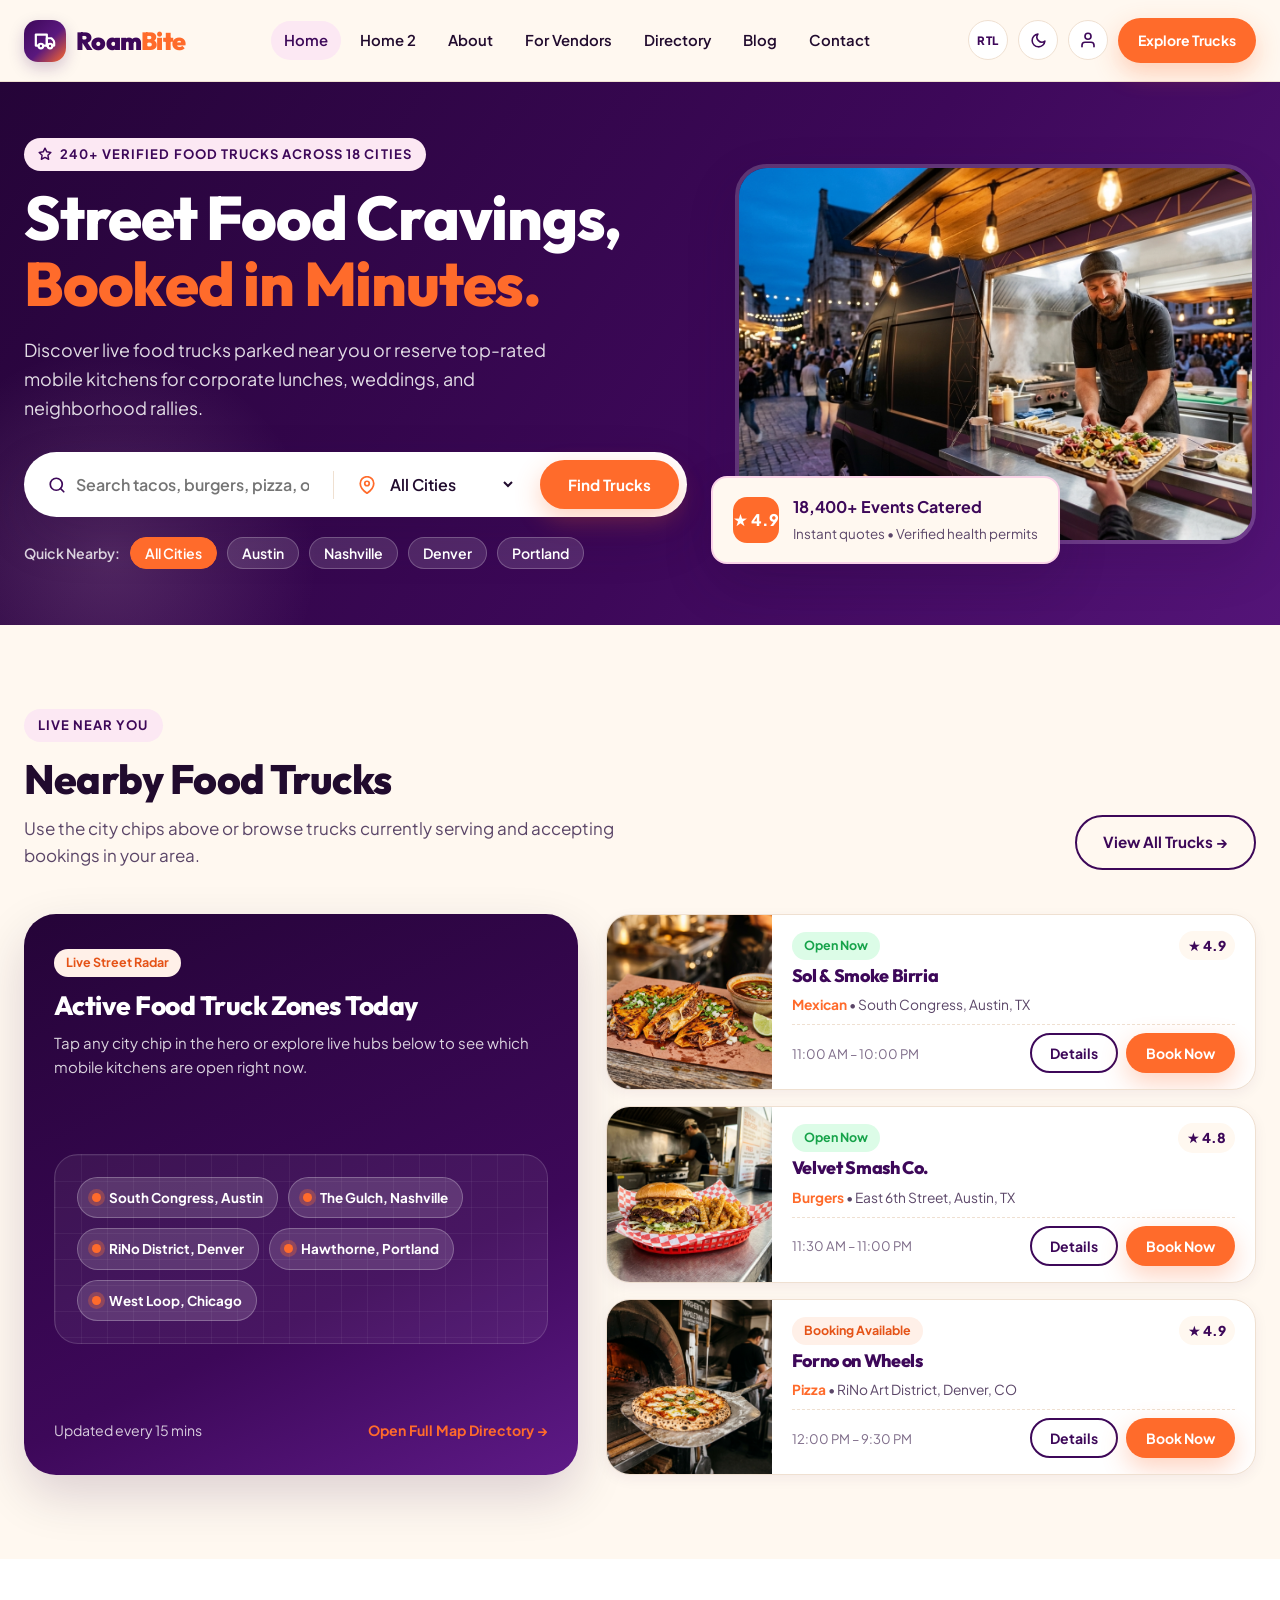
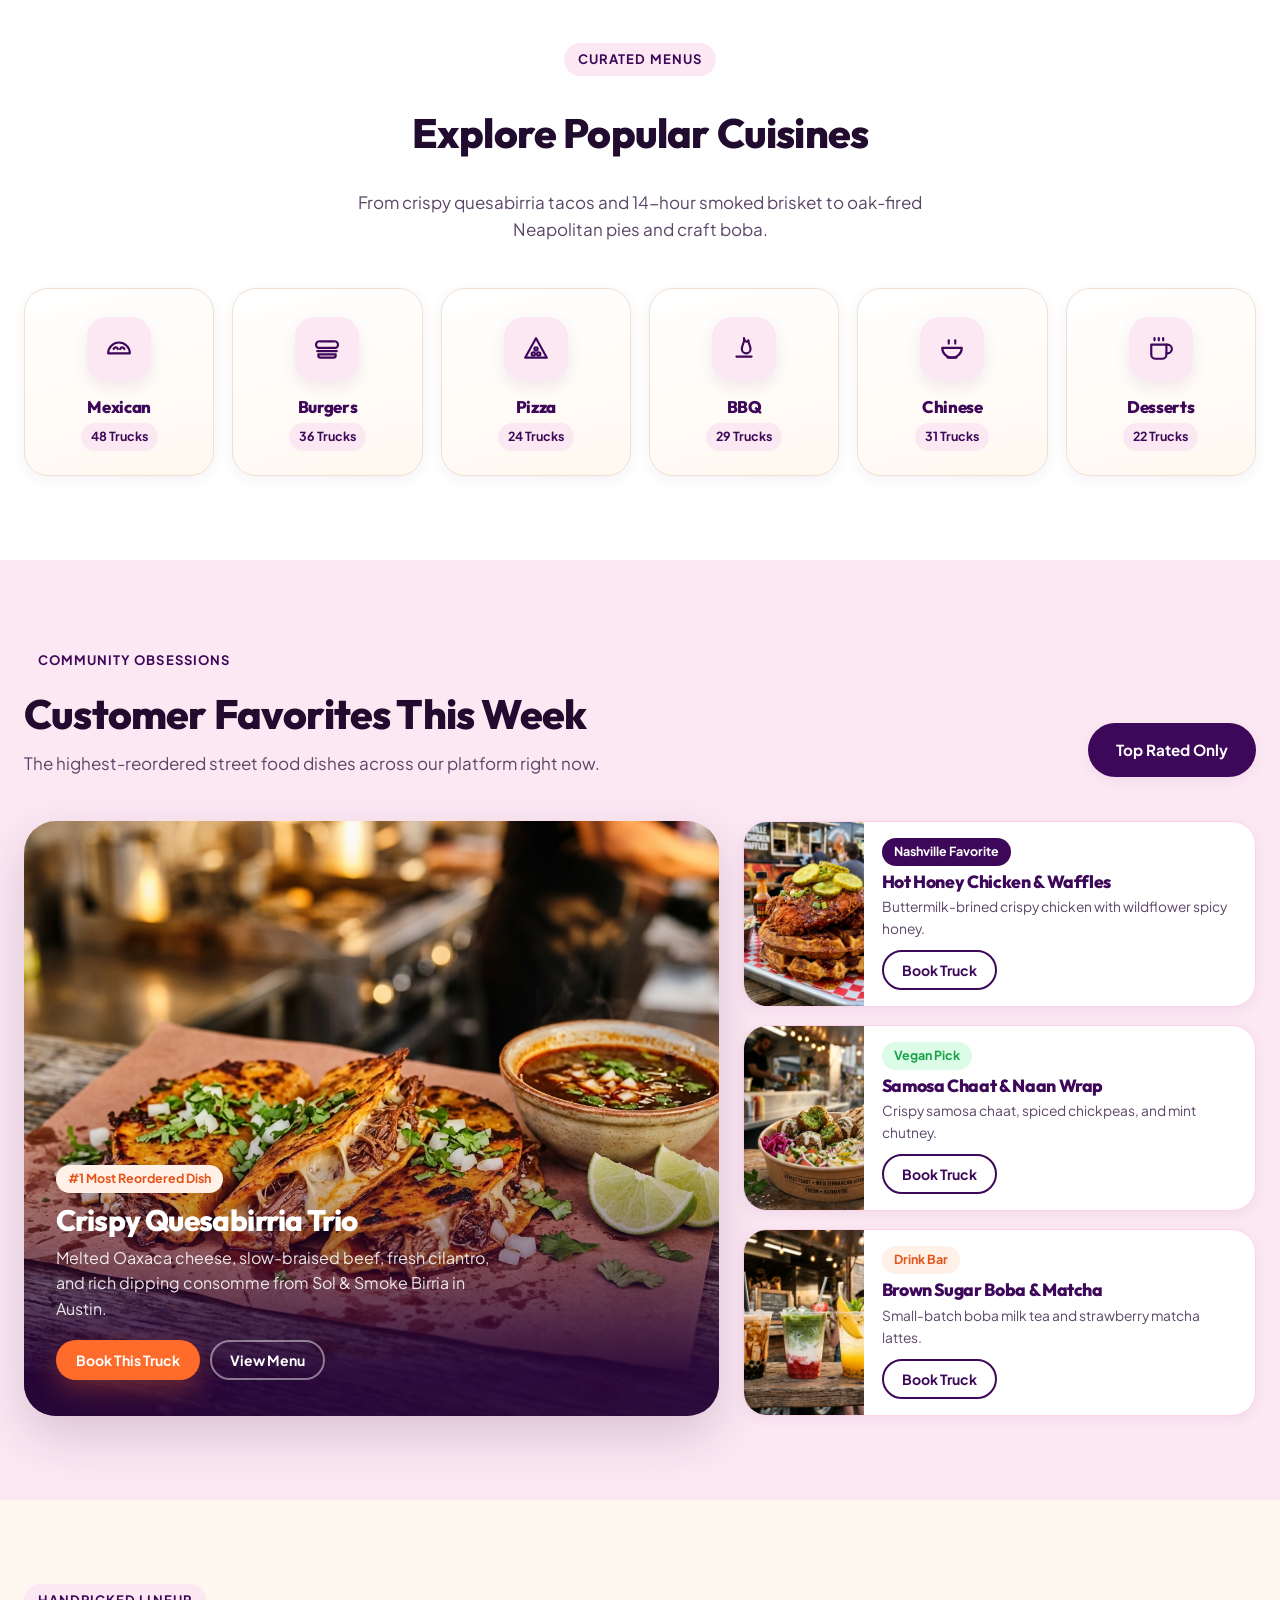
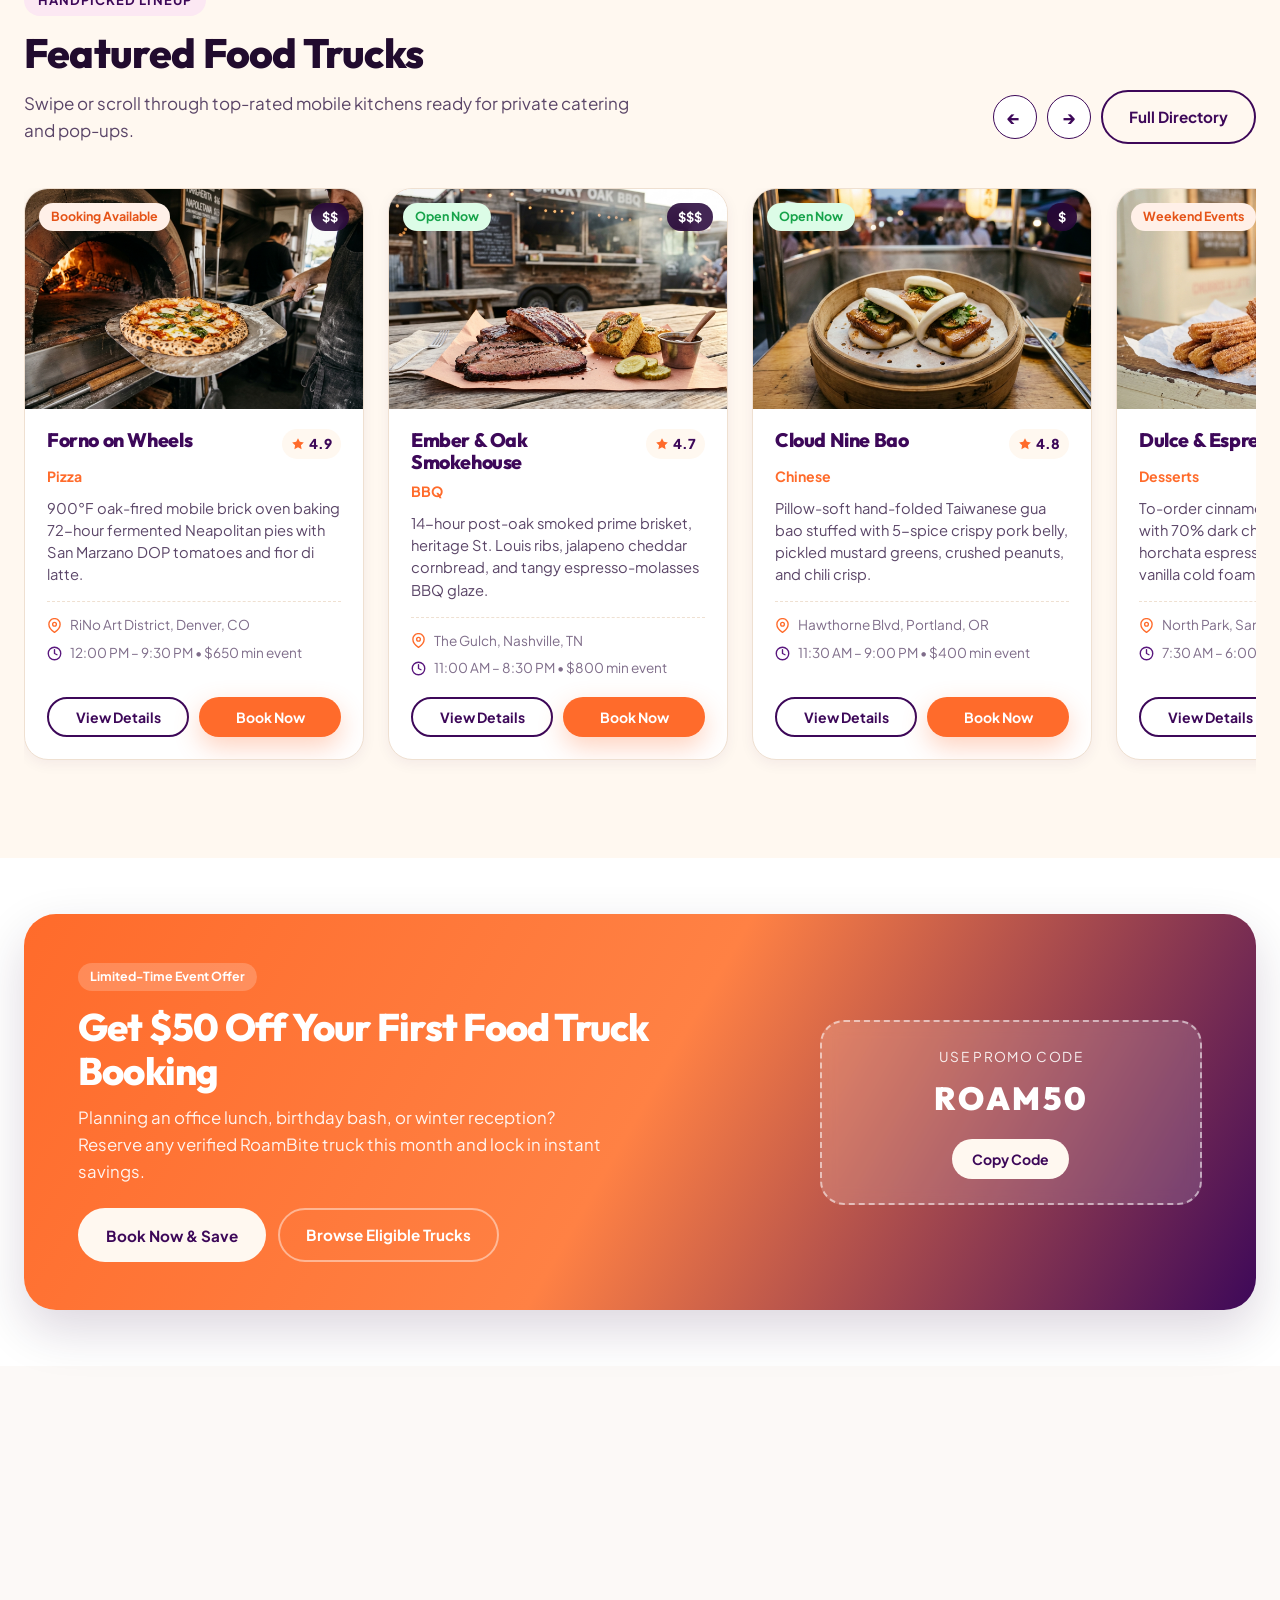
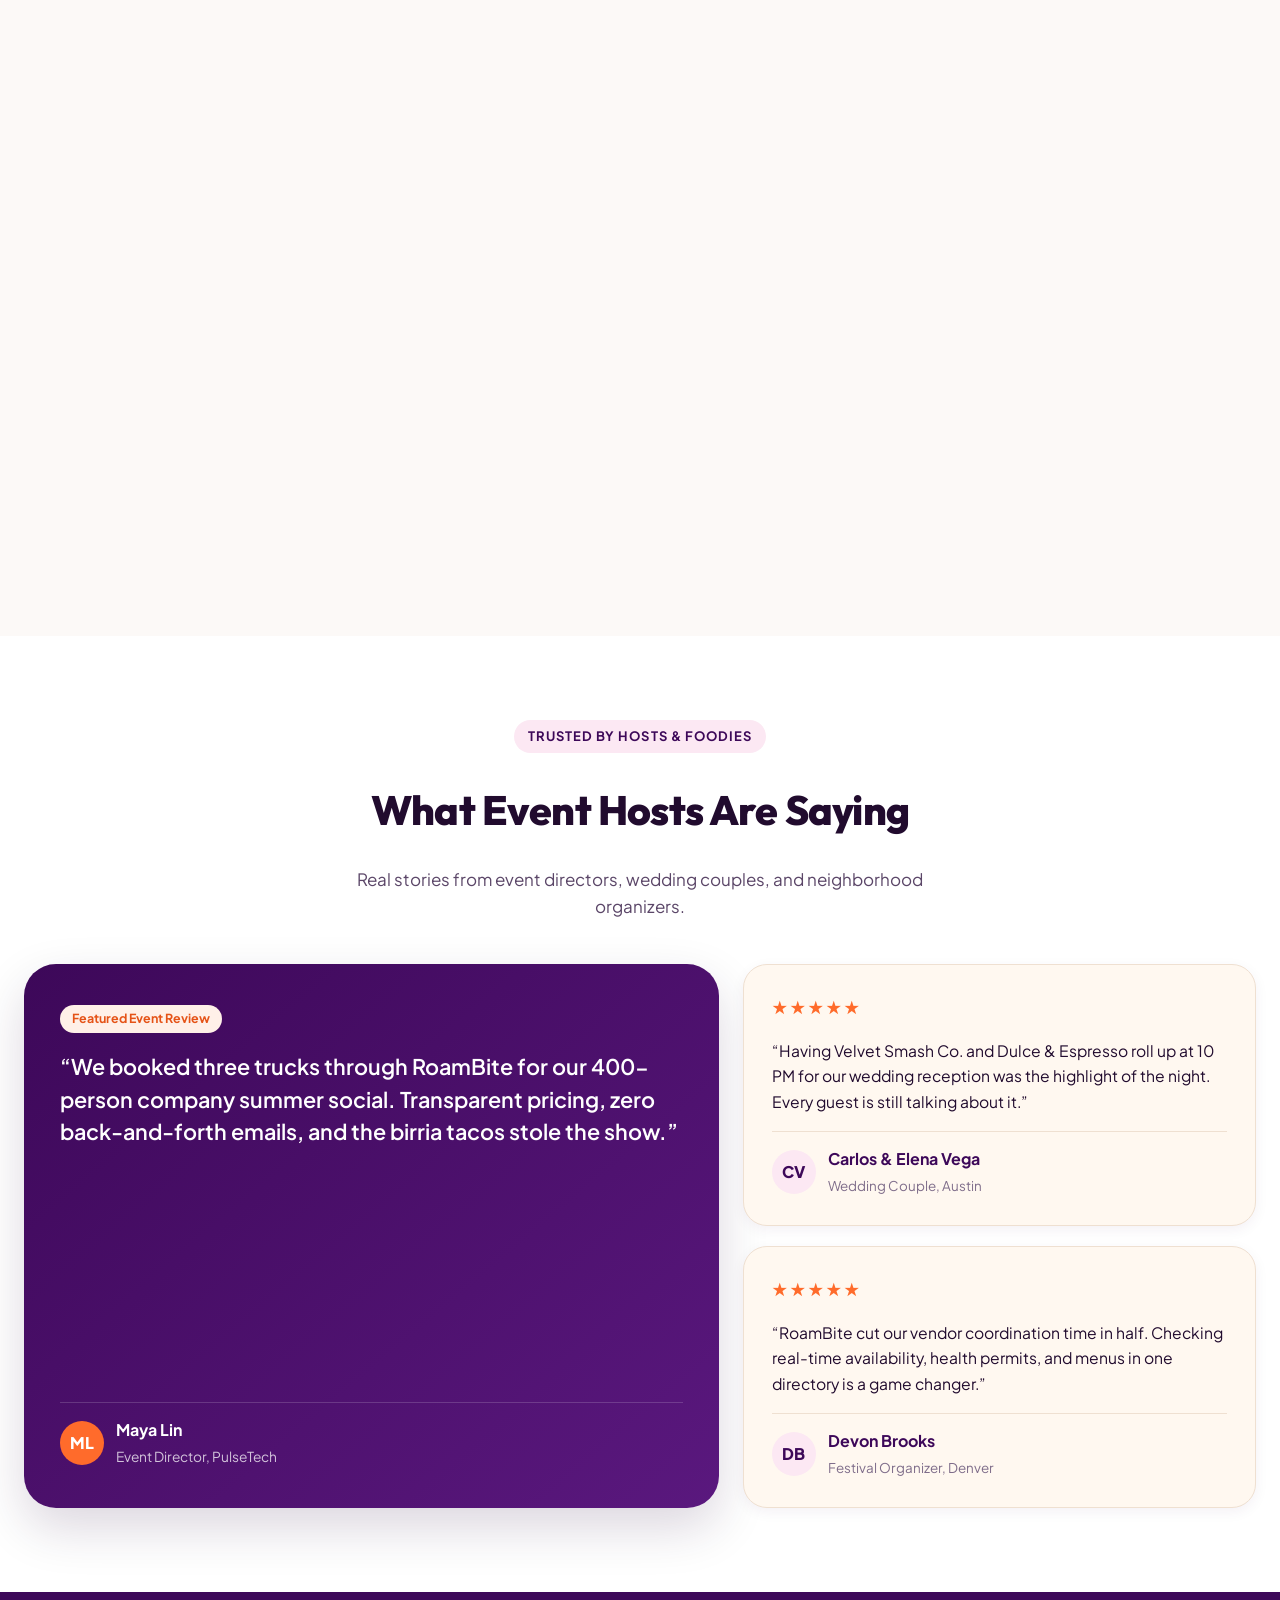
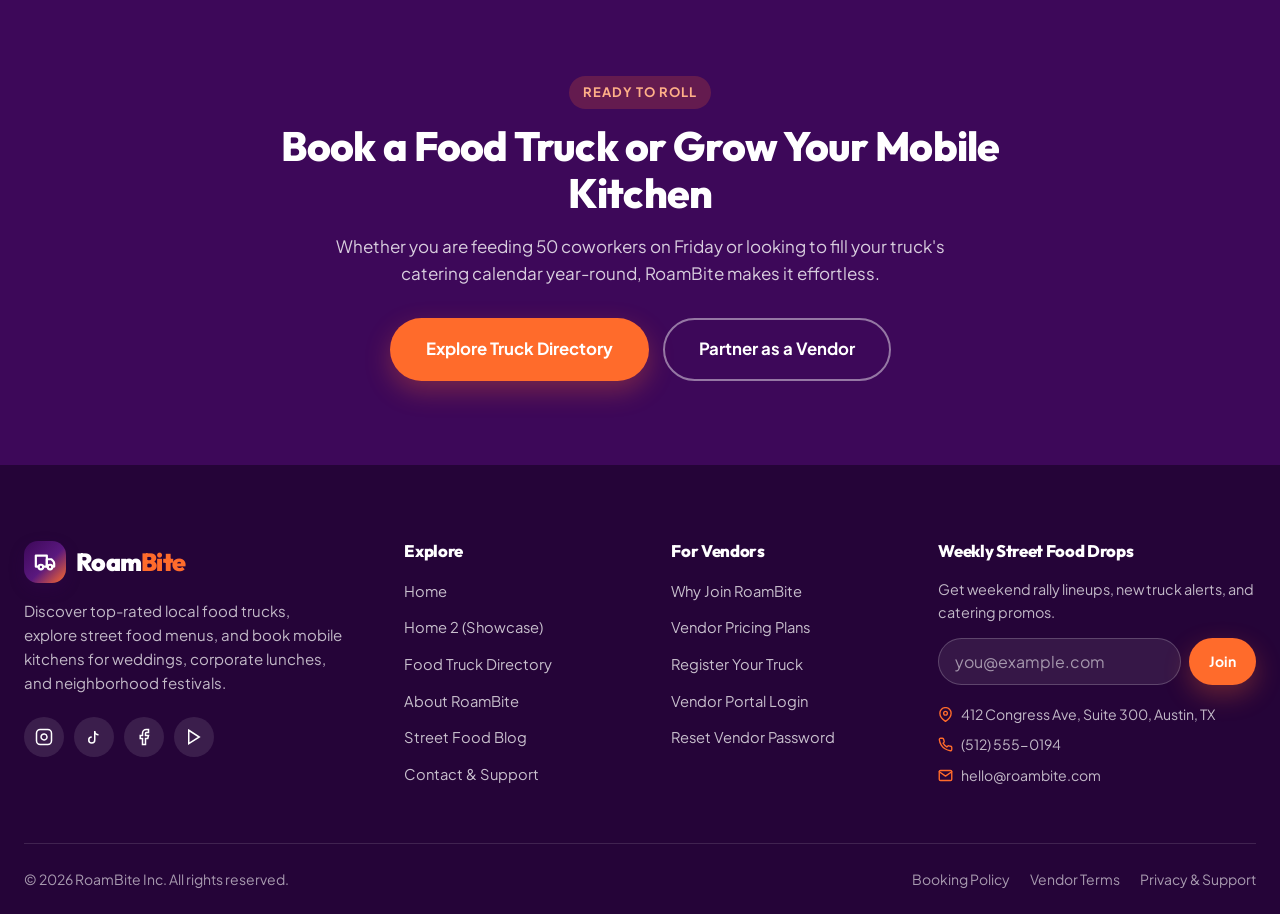
==== index.html @ f2bfe7a2 "first commit" ====
﻿<!DOCTYPE html>
<html lang="en">

<head>
  <meta charset="UTF-8">
  <meta name="viewport" content="width=device-width, initial-scale=1.0">
  <title>RoamBite — Discover & Book Top Local Food Trucks</title>
  <meta name="description"
    content="Find nearby gourmet food trucks, explore street food menus, and book mobile kitchens for weddings, corporate lunches, and festivals.">
  <link rel="preconnect" href="https://fonts.googleapis.com">
  <link rel="preconnect" href="https://fonts.gstatic.com" crossorigin>
  <link
    href="https://fonts.googleapis.com/css2?family=Outfit:wght@600;700;800;900&family=Plus+Jakarta+Sans:wght@400;500;600;700;800&display=swap"
    rel="stylesheet">
  <link rel="stylesheet" href="css/styles.css">
  <link rel="stylesheet" href="css/pages.css">
</head>

<body data-page="home">
  <header id="site-header"></header>

  <main>
    <!-- 1. Hero Banner with Search & Location Discovery -->
    <section class="hero-home">
      <div class="container hero-grid">
        <div>
          <span class="eyebrow">
            <svg width="14" height="14" viewBox="0 0 24 24" fill="none" stroke="currentColor" stroke-width="2.5"
              stroke-linecap="round" stroke-linejoin="round">
              <polygon
                points="12 2 15.09 8.26 22 9.27 17 14.14 18.18 21.02 12 17.77 5.82 21.02 7 14.14 2 9.27 8.91 8.26 12 2" />
            </svg>
            240+ Verified Food Trucks Across 18 Cities
          </span>
          <h1 class="hero-title">Street Food Cravings, <span>Booked in Minutes.</span></h1>
          <p class="hero-desc">Discover live food trucks parked near you or reserve top-rated mobile kitchens for
            corporate lunches, weddings, and neighborhood rallies.</p>

          <form class="hero-search-box" id="heroSearchForm">
            <div class="hero-search-field">
              <svg width="18" height="18" viewBox="0 0 24 24" fill="none" stroke="var(--purple-deep)" stroke-width="2.3"
                stroke-linecap="round" stroke-linejoin="round" style="flex-shrink:0;">
                <circle cx="11" cy="11" r="8" />
                <line x1="21" y1="21" x2="16.65" y2="16.65" />
              </svg>
              <input type="text" id="heroQueryInput" placeholder="Search tacos, burgers, pizza, or truck name...">
            </div>
            <div class="hero-search-divider"></div>
            <div class="hero-search-field" style="max-width:190px;">
              <svg width="18" height="18" viewBox="0 0 24 24" fill="none" stroke="var(--orange-warm)" stroke-width="2.3"
                stroke-linecap="round" stroke-linejoin="round" style="flex-shrink:0;">
                <path d="M21 10c0 7-9 13-9 13s-9-6-9-13a9 9 0 0 1 18 0z" />
                <circle cx="12" cy="10" r="3" />
              </svg>
              <select id="heroCitySelect" aria-label="Select City">
                <option value="">All Cities</option>
                <option value="Austin">Austin, TX</option>
                <option value="Denver">Denver, CO</option>
                <option value="Nashville">Nashville, TN</option>
                <option value="Portland">Portland, OR</option>
                <option value="San Diego">San Diego, CA</option>
                <option value="Boston">Boston, MA</option>
                <option value="Chicago">Chicago, IL</option>
              </select>
            </div>
            <button type="submit" class="btn btn-primary">Find Trucks</button>
          </form>

          <div class="location-chips">
            <span style="opacity:0.8; font-weight:600;">Quick Nearby:</span>
            <button type="button" class="location-chip active" data-city="All">All Cities</button>
            <button type="button" class="location-chip" data-city="Austin">Austin</button>
            <button type="button" class="location-chip" data-city="Nashville">Nashville</button>
            <button type="button" class="location-chip" data-city="Denver">Denver</button>
            <button type="button" class="location-chip" data-city="Portland">Portland</button>
          </div>
        </div>

        <div class="hero-visual">
          <div class="hero-image-frame">
            <img src="assets/images/hero-truck.jpg" alt="Gourmet street taco food truck at twilight">
          </div>
          <div class="hero-floating-card">
            <div class="hero-floating-icon">★ 4.9</div>
            <div>
              <strong style="display:block; font-size:1rem;">18,400+ Events Catered</strong>
              <span style="font-size:0.84rem; color:var(--text-secondary);">Instant quotes • Verified health
                permits</span>
            </div>
          </div>
        </div>
      </div>
    </section>

    <!-- 2. Nearby Food Trucks (Map-Inspired Split Discovery) -->
    <section class="section bg-cream reveal">
      <div class="container">
        <div class="section-header">
          <div>
            <span class="eyebrow">Live Near You</span>
            <h2 class="section-title">Nearby Food Trucks</h2>
            <p class="section-subtitle">Use the city chips above or browse trucks currently serving and accepting
              bookings in your area.</p>
          </div>
          <a href="directory.html" class="btn btn-outline">View All Trucks →</a>
        </div>
        <div class="nearby-map-layout">
          <div class="map-radar-panel">
            <div>
              <span class="badge badge-booking" style="margin-bottom:14px;">Live Street Radar</span>
              <h3 style="font-size:1.65rem; margin-bottom:10px;">Active Food Truck Zones Today</h3>
              <p style="color:rgba(255,255,255,0.82); font-size:0.94rem;">Tap any city chip in the hero or explore live
                hubs below to see which mobile kitchens are open right now.</p>
            </div>
            <div class="map-grid-bg">
              <div class="map-pin-list">
                <a href="directory.html?city=Austin" class="map-pin-pill"><span class="map-pin-dot"></span> South
                  Congress, Austin</a>
                <a href="directory.html?city=Nashville" class="map-pin-pill"><span class="map-pin-dot"></span> The
                  Gulch, Nashville</a>
                <a href="directory.html?city=Denver" class="map-pin-pill"><span class="map-pin-dot"></span> RiNo
                  District, Denver</a>
                <a href="directory.html?city=Portland" class="map-pin-pill"><span class="map-pin-dot"></span> Hawthorne,
                  Portland</a>
                <a href="directory.html?city=Chicago" class="map-pin-pill"><span class="map-pin-dot"></span> West Loop,
                  Chicago</a>
              </div>
            </div>
            <div
              style="display:flex; justify-content:space-between; align-items:center; font-size:0.88rem; color:rgba(255,255,255,0.8);">
              <span>Updated every 15 mins</span>
              <a href="directory.html" style="color:var(--orange-warm); font-weight:700;">Open Full Map Directory →</a>
            </div>
          </div>
          <div class="nearby-row-stack" id="nearbyTrucksGrid"></div>
        </div>
      </div>
    </section>

    <!-- 3. Popular Cuisines -->
    <section class="section bg-white reveal">
      <div class="container">
        <div class="section-header centered">
          <span class="eyebrow">Curated Menus</span>
          <h2 class="section-title">Explore Popular Cuisines</h2>
          <p class="section-subtitle">From crispy quesabirria tacos and 14-hour smoked brisket to oak-fired Neapolitan
            pies and craft boba.</p>
        </div>
        <div class="cuisine-grid" id="popularCuisinesGrid"></div>
      </div>
    </section>

    <!-- 4. Customer Favorites Spotlight (Asymmetric Mosaic) -->
    <section class="section bg-pink reveal">
      <div class="container">
        <div class="section-header">
          <div>
            <span class="eyebrow">Community Obsessions</span>
            <h2 class="section-title">Customer Favorites This Week</h2>
            <p class="section-subtitle">The highest-reordered street food dishes across our platform right now.</p>
          </div>
          <a href="directory.html?rating=4.8" class="btn btn-purple">Top Rated Only</a>
        </div>
        <div class="favorites-mosaic">
          <article class="favorite-hero-tile">
            <img src="assets/images/truck-tacos.jpg" alt="Crispy Quesabirria Tacos" loading="lazy">
            <div class="favorite-hero-scrim">
              <span class="badge badge-booking" style="margin-bottom:10px;">#1 Most Reordered Dish</span>
              <h3 style="font-size:1.85rem; margin-bottom:8px;">Crispy Quesabirria Trio</h3>
              <p style="opacity:0.88; margin-bottom:18px; max-width:440px;">Melted Oaxaca cheese, slow-braised beef,
                fresh cilantro, and rich dipping consomme from Sol & Smoke Birria in Austin.</p>
              <div style="display:flex; gap:10px; flex-wrap:wrap;">
                <button type="button" class="btn btn-primary btn-sm" data-book-truck="sol-birria">Book This
                  Truck</button>
                <button type="button" class="btn btn-outline-light btn-sm" data-view-truck="sol-birria">View
                  Menu</button>
              </div>
            </div>
          </article>

          <div class="favorite-side-stack">
            <article class="favorite-mini-row">
              <img src="assets/images/truck-waffles.jpg" alt="Nashville Hot Chicken and Waffles" loading="lazy">
              <div class="favorite-mini-body">
                <span class="badge badge-purple" style="align-self:flex-start; margin-bottom:6px;">Nashville
                  Favorite</span>
                <h3 style="font-size:1.1rem; color:var(--purple-deep); margin-bottom:4px;">Hot Honey Chicken & Waffles
                </h3>
                <p style="font-size:0.86rem; color:var(--text-secondary); margin-bottom:10px;">Buttermilk-brined crispy
                  chicken with wildflower spicy honey.</p>
                <button type="button" class="btn btn-outline btn-sm" style="align-self:flex-start;"
                  data-book-truck="nashville-crisp">Book Truck</button>
              </div>
            </article>

            <article class="favorite-mini-row">
              <img src="assets/images/truck-falafel.jpg" alt="Samosa Chaat and Indian Street Bowl" loading="lazy">
              <div class="favorite-mini-body">
                <span class="badge badge-open" style="align-self:flex-start; margin-bottom:6px;">Vegan Pick</span>
                <h3 style="font-size:1.1rem; color:var(--purple-deep); margin-bottom:4px;">Samosa Chaat & Naan Wrap</h3>
                <p style="font-size:0.86rem; color:var(--text-secondary); margin-bottom:10px;">Crispy samosa chaat,
                  spiced chickpeas, and mint chutney.</p>
                <button type="button" class="btn btn-outline btn-sm" style="align-self:flex-start;"
                  data-book-truck="olive-grove">Book Truck</button>
              </div>
            </article>

            <article class="favorite-mini-row">
              <img src="assets/images/truck-boba.jpg" alt="Craft Boba and Matcha Drinks" loading="lazy">
              <div class="favorite-mini-body">
                <span class="badge badge-booking" style="align-self:flex-start; margin-bottom:6px;">Drink Bar</span>
                <h3 style="font-size:1.1rem; color:var(--purple-deep); margin-bottom:4px;">Brown Sugar Boba & Matcha
                </h3>
                <p style="font-size:0.86rem; color:var(--text-secondary); margin-bottom:10px;">Small-batch boba milk tea
                  and strawberry matcha lattes.</p>
                <button type="button" class="btn btn-outline btn-sm" style="align-self:flex-start;"
                  data-book-truck="boba-bloom">Book Truck</button>
              </div>
            </article>
          </div>
        </div>
      </div>
    </section>

    <!-- 5. Featured Food Trucks (Horizontal Scrolling Showcase) -->
    <section class="section bg-cream reveal">
      <div class="container">
        <div class="section-header">
          <div>
            <span class="eyebrow">Handpicked Lineup</span>
            <h2 class="section-title">Featured Food Trucks</h2>
            <p class="section-subtitle">Swipe or scroll through top-rated mobile kitchens ready for private catering and
              pop-ups.</p>
          </div>
          <div class="hscroll-header-controls">
            <button type="button" class="hscroll-btn" id="featuredScrollPrev" aria-label="Scroll left">←</button>
            <button type="button" class="hscroll-btn" id="featuredScrollNext" aria-label="Scroll right">→</button>
            <a href="directory.html" class="btn btn-outline">Full Directory</a>
          </div>
        </div>
        <div class="hscroll-track" id="featuredTrucksGrid"></div>
      </div>
    </section>

    <!-- 6. Special Offers & Catering Promo -->
    <section class="section-sm bg-white reveal">
      <div class="container">
        <div class="promo-banner">
          <div>
            <span class="badge badge-cream"
              style="background:rgba(255,255,255,0.2); color:#fff; margin-bottom:14px;">Limited-Time Event Offer</span>
            <h2 style="font-size:clamp(1.8rem, 3vw, 2.5rem); margin-bottom:12px;">Get $50 Off Your First Food Truck
              Booking</h2>
            <p style="opacity:0.92; font-size:1.05rem; max-width:540px; margin-bottom:22px;">Planning an office lunch,
              birthday bash, or winter reception? Reserve any verified RoamBite truck this month and lock in instant
              savings.</p>
            <div style="display:flex; flex-wrap:wrap; gap:12px;">
              <button type="button" class="btn btn-cream" data-book-truck="sol-birria">Book Now & Save</button>
              <a href="directory.html" class="btn btn-outline-light">Browse Eligible Trucks</a>
            </div>
          </div>
          <div class="promo-code-box">
            <div style="font-size:0.85rem; text-transform:uppercase; letter-spacing:0.1em; opacity:0.9;">Use Promo Code
            </div>
            <div class="promo-code-value">ROAM50</div>
            <button type="button" class="btn btn-cream btn-sm" id="copyPromoBtn" style="margin-top:8px;">Copy
              Code</button>
          </div>
        </div>
      </div>
    </section>

    <!-- 7. Upcoming Food Truck Events -->
    <section class="section bg-cream-warm reveal">
      <div class="container">
        <div class="section-header">
          <div>
            <span class="eyebrow">Festivals & Rallies</span>
            <h2 class="section-title">Upcoming Food Truck Events</h2>
            <p class="section-subtitle">Join live street food markets, twilight rallies, and weekend pop-ups curated by
              RoamBite.</p>
          </div>
          <a href="blog.html" class="btn btn-outline">Event Guides →</a>
        </div>
        <div class="grid-3" id="upcomingEventsGrid"></div>
      </div>
    </section>

    <!-- 8. Customer Testimonials -->
    <section class="section bg-white reveal">
      <div class="container">
        <div class="section-header centered">
          <span class="eyebrow">Trusted by Hosts & Foodies</span>
          <h2 class="section-title">What Event Hosts Are Saying</h2>
          <p class="section-subtitle">Real stories from event directors, wedding couples, and neighborhood organizers.
          </p>
        </div>
        <div class="testimonials-editorial" id="homeTestimonialsGrid"></div>
      </div>
    </section>

    <!-- 9. Booking & Vendor Call to Action -->
    <section class="section bg-purple reveal">
      <div class="container" style="text-align:center; max-width:780px;">
        <span class="eyebrow">Ready to Roll</span>
        <h2 class="section-title" style="margin-bottom:16px;">Book a Food Truck or Grow Your Mobile Kitchen</h2>
        <p class="section-subtitle" style="margin:0 auto 30px;">Whether you are feeding 50 coworkers on Friday or
          looking to fill your truck's catering calendar year-round, RoamBite makes it effortless.</p>
        <div style="display:flex; flex-wrap:wrap; justify-content:center; gap:14px;">
          <a href="directory.html" class="btn btn-primary btn-lg">Explore Truck Directory</a>
          <a href="for-vendors.html" class="btn btn-outline-light btn-lg">Partner as a Vendor</a>
        </div>
      </div>
    </section>
  </main>

  <footer id="site-footer"></footer>

  <script src="js/data.js"></script>
  <script src="js/app-state.js"></script>
  <script src="js/components.js"></script>
  <script src="js/main.js"></script>
</body>

</html>
---- css/styles.css ----
/* ==========================================================================
   RoamBite — Food Truck Booking & Directory Platform
   Design System & Global Styles
   Inspired by Deep Purple, Warm Orange, Soft Cream, Off-White & Light Pink
   ========================================================================== */

:root {
  /* Core Palette */
  --purple-deep: #3D0859;
  --purple-dark: #250438;
  --purple-mid: #5A187E;
  --purple-light: #7B2FA3;
  --purple-tint: #F5ECFA;

  --orange-warm: #FF6B2B;
  --orange-bright: #FF5511;
  --orange-hover: #E55317;
  --orange-soft: #FFF0E8;

  --cream-soft: #FFF8F0;
  --cream-warm: #FDF1E4;
  --cream-border: #EFE0D1;

  --off-white: #FCF9F7;
  --white: #FFFFFF;

  --pink-light: #FCE8F3;
  --pink-soft: #FAD3E8;
  --pink-accent: #E85D9E;

  /* Text & Neutrals */
  --text-main: #210B2E;
  --text-secondary: #5B4668;
  --text-muted: #7F6D8A;
  --border-subtle: #EBDCE8;

  /* Semantic */
  --success: #16A34A;
  --success-bg: #DCFCE7;
  --warning: #D97706;
  --warning-bg: #FEF3C7;
  --danger: #DC2626;
  --danger-bg: #FEE2E2;

  /* Typography */
  --font-display: 'Outfit', -apple-system, BlinkMacSystemFont, 'Segoe UI', sans-serif;
  --font-body: 'Plus Jakarta Sans', -apple-system, BlinkMacSystemFont, 'Segoe UI', sans-serif;

  /* Radii & Shadows */
  --radius-sm: 10px;
  --radius-md: 16px;
  --radius-lg: 24px;
  --radius-xl: 32px;
  --radius-pill: 9999px;

  --shadow-sm: 0 4px 14px rgba(61, 8, 89, 0.06);
  --shadow-md: 0 10px 30px rgba(61, 8, 89, 0.10);
  --shadow-lg: 0 20px 50px rgba(37, 4, 56, 0.16);
  --shadow-orange: 0 10px 26px rgba(255, 107, 43, 0.30);

  /* Layout */
  --container-max: 1280px;
  --header-height: 82px;
  --transition: all 0.25s cubic-bezier(0.25, 0.8, 0.25, 1);
}

/* Dark Theme Tokens & Full High-Contrast Overrides */
[data-theme="dark"] {
  --off-white: #12051C;
  --cream-soft: #190926;
  --cream-warm: #210D33;
  --cream-border: #3F1F5C;
  --pink-light: #2B113F;
  --pink-soft: #4D246B;
  --text-main: #F8F3FC;
  --text-secondary: #D7C7E8;
  --text-muted: #B69FD0;
  --border-subtle: #3F1F5C;
  --shadow-sm: 0 4px 16px rgba(0, 0, 0, 0.4);
  --shadow-md: 0 12px 32px rgba(0, 0, 0, 0.5);
  --shadow-lg: 0 20px 50px rgba(0, 0, 0, 0.65);
}

[data-theme="dark"] .bg-white,
[data-theme="dark"] .truck-card,
[data-theme="dark"] .truck-row-card,
[data-theme="dark"] .favorite-mini-row,
[data-theme="dark"] .testimonial-card,
[data-theme="dark"] .event-card,
[data-theme="dark"] .blog-card,
[data-theme="dark"] .blog-featured,
[data-theme="dark"] .step-card,
[data-theme="dark"] .vision-card,
[data-theme="dark"] .feature-metric-card,
[data-theme="dark"] .vendor-bento-card,
[data-theme="dark"] .vendor-ribbon-item,
[data-theme="dark"] .checklist-card,
[data-theme="dark"] .pricing-card,
[data-theme="dark"] .faq-item,
[data-theme="dark"] .directory-filter-bar,
[data-theme="dark"] .city-hub-pill,
[data-theme="dark"] .support-channel-row,
[data-theme="dark"] .metro-stat-tile,
[data-theme="dark"] .rally-alert-card,
[data-theme="dark"] .guarantee-pill-row,
[data-theme="dark"] .team-profile-card,
[data-theme="dark"] .team-card,
[data-theme="dark"] .vertical-track-item,
[data-theme="dark"] .modal-dialog,
[data-theme="dark"] .account-menu,
[data-theme="dark"] .dash-panel,
[data-theme="dark"] .kpi-tile,
[data-theme="dark"] .dash-dropdown-menu,
[data-theme="dark"] .menu-food-card,
[data-theme="dark"] .access-gate-card,
[data-theme="dark"] .auth-shell,
[data-theme="dark"] .cat-pill,
[data-theme="dark"] .tab-pill,
[data-theme="dark"] .hero-search-box,
[data-theme="dark"] .hero-floating-card,
[data-theme="dark"] .page-hero-badge,
[data-theme="dark"] .dash-search-wrap,
[data-theme="dark"] .calendar-cell,
[data-theme="dark"] .timeline-step,
[data-theme="dark"] .kpi-tile.cream,
[data-theme="dark"] .kpi-tile.pink,
[data-theme="dark"] .contact-form-card,
[data-theme="dark"] .map-showcase-card {
  background-color: #1E0C2E !important;
  border-color: #3F1F5C !important;
  color: #F8F3FC;
}

.contact-form-card {
  background: var(--white);
}

@media (max-width: 900px) {
  .map-showcase-card {
    grid-template-columns: 1fr !important;
  }
}

[data-theme="dark"] .vendor-icon-circle {
  background: #3A1A54 !important;
  color: #FFB694 !important;
}

[data-theme="dark"] .btn-cream {
  background: #FFFFFF !important;
  color: #3D0859 !important;
  border-color: #FFFFFF !important;
}

[data-theme="dark"] .btn-cream:hover {
  background: #FCE8F3 !important;
  color: #250438 !important;
}

[data-theme="dark"] .cuisine-card {
  background: linear-gradient(165deg, #241036 0%, #1A0928 100%);
  border-color: #3F1F5C;
}

[data-theme="dark"] .cuisine-emoji {
  background: #36184F;
}

[data-theme="dark"] .cuisine-emoji svg {
  stroke: #FFB694;
}

[data-theme="dark"] .site-header {
  background: rgba(18, 5, 28, 0.94);
}

[data-theme="dark"] .site-header.scrolled {
  background: rgba(25, 9, 38, 0.97);
}

[data-theme="dark"] h1,
[data-theme="dark"] h2,
[data-theme="dark"] h3,
[data-theme="dark"] h4,
[data-theme="dark"] .section-title,
[data-theme="dark"] .truck-name,
[data-theme="dark"] .truck-rating,
[data-theme="dark"] .cuisine-card h3,
[data-theme="dark"] .brand-logo,
[data-theme="dark"] .modal-header h3,
[data-theme="dark"] .faq-question,
[data-theme="dark"] .form-label,
[data-theme="dark"] .nav-link.active,
[data-theme="dark"] .nav-link:hover,
[data-theme="dark"] .account-menu a,
[data-theme="dark"] .author-avatar,
[data-theme="dark"] [style*="color:var(--purple-deep)"] {
  color: #F8F3FC !important;
}

[data-theme="dark"] .hero-title span {
  color: var(--orange-warm) !important;
}

[data-theme="dark"] .eyebrow,
[data-theme="dark"] .badge-pink,
[data-theme="dark"] .cuisine-card span {
  background: #3A1A54 !important;
  color: #FFD7C2 !important;
}

[data-theme="dark"] .nav-link.active {
  background: #3A1A54 !important;
}

[data-theme="dark"] .btn-outline,
[data-theme="dark"] .hscroll-btn,
[data-theme="dark"] .header-icon-btn,
[data-theme="dark"] .account-trigger,
[data-theme="dark"] .mobile-toggle,
[data-theme="dark"] .modal-close {
  background: #241036;
  color: #F8F3FC !important;
  border-color: #6B3D94 !important;
}

[data-theme="dark"] .btn-outline:hover,
[data-theme="dark"] .hscroll-btn:hover {
  background: var(--orange-warm);
  border-color: var(--orange-warm) !important;
  color: #FFFFFF !important;
}

[data-theme="dark"] .form-control,
[data-theme="dark"] .hero-search-field input,
[data-theme="dark"] .hero-search-field select,
[data-theme="dark"] .dash-search-wrap input {
  background: #14061E;
  color: #F8F3FC;
  border-color: #4D246B;
}

[data-theme="dark"] .hero-search-field input,
[data-theme="dark"] .hero-search-field select {
  background: transparent;
}

[data-theme="dark"] .hero-search-field select option,
[data-theme="dark"] .form-control option {
  background: #1E0C2E;
  color: #F8F3FC;
}

[data-theme="dark"] .hero-home2 {
  background: #190926;
}

[data-theme="dark"] .modal-header {
  background: #261038;
}

[data-theme="dark"] .spotlight-card,
[data-theme="dark"] .pricing-card.featured,
[data-theme="dark"] .concierge-showcase-card,
[data-theme="dark"] .vision-card.pink-tint {
  background: linear-gradient(145deg, #27103B 0%, #1C0A2C 100%) !important;
  border-color: #4D246B !important;
  color: #F8F3FC !important;
}

[data-theme="dark"] .dash-table tr:hover td {
  background: #261038;
}

/* Reset & Base */
*, *::before, *::after {
  box-sizing: border-box;
  margin: 0;
  padding: 0;
}

html {
  scroll-behavior: smooth;
  font-size: 16px;
}

body {
  font-family: var(--font-body);
  background-color: var(--off-white);
  color: var(--text-main);
  line-height: 1.6;
  overflow-x: hidden;
  -webkit-font-smoothing: antialiased;
}

img {
  max-width: 100%;
  display: block;
  object-fit: cover;
}

a {
  color: inherit;
  text-decoration: none;
  transition: var(--transition);
}

button, input, select, textarea {
  font-family: inherit;
  font-size: inherit;
}

ul, ol {
  list-style: none;
}

/* Container & Sections */
.container {
  width: 100%;
  max-width: var(--container-max);
  margin: 0 auto;
  padding: 0 24px;
}

.section {
  padding: 84px 0;
  position: relative;
}

.section-sm {
  padding: 56px 0;
}

.bg-cream { background-color: var(--cream-soft); }
.bg-cream-warm { background-color: var(--cream-warm); }
.bg-pink { background-color: var(--pink-light); }
.bg-purple {
  background-color: var(--purple-deep);
  color: var(--white);
}
.bg-purple-dark {
  background-color: var(--purple-dark);
  color: var(--white);
}
.bg-white { background-color: var(--white); }

/* Typography Helpers */
h1, h2, h3, h4, h5 {
  font-family: var(--font-display);
  font-weight: 800;
  line-height: 1.15;
  letter-spacing: -0.02em;
}

.section-header {
  display: flex;
  flex-wrap: wrap;
  align-items: flex-end;
  justify-content: space-between;
  gap: 20px;
  margin-bottom: 44px;
}

.section-header.centered {
  flex-direction: column;
  align-items: center;
  text-align: center;
  max-width: 720px;
  margin-left: auto;
  margin-right: auto;
}

.eyebrow {
  display: inline-flex;
  align-items: center;
  gap: 8px;
  font-size: 0.8125rem;
  font-weight: 700;
  text-transform: uppercase;
  letter-spacing: 0.08em;
  padding: 6px 14px;
  border-radius: var(--radius-pill);
  background: var(--pink-light);
  color: var(--purple-deep);
  margin-bottom: 14px;
}

.bg-purple .eyebrow,
.bg-purple-dark .eyebrow {
  background: rgba(255, 107, 43, 0.2);
  color: #FFB088;
}

.section-title {
  font-size: clamp(1.9rem, 3.2vw, 2.75rem);
  color: inherit;
}

.section-subtitle {
  font-size: 1.0625rem;
  color: var(--text-secondary);
  margin-top: 12px;
  max-width: 620px;
}

.bg-purple .section-subtitle,
.bg-purple-dark .section-subtitle {
  color: rgba(255, 255, 255, 0.8);
}

/* Buttons */
.btn {
  display: inline-flex;
  align-items: center;
  justify-content: center;
  gap: 8px;
  padding: 13px 26px;
  border-radius: var(--radius-pill);
  font-weight: 700;
  font-size: 0.95rem;
  border: 2px solid transparent;
  cursor: pointer;
  transition: var(--transition);
  white-space: nowrap;
}

.btn-sm {
  padding: 9px 18px;
  font-size: 0.875rem;
}

.btn-lg {
  padding: 16px 34px;
  font-size: 1.05rem;
}

.btn-primary {
  background: var(--orange-warm);
  color: var(--white);
  box-shadow: var(--shadow-orange);
}

.btn-primary:hover {
  background: var(--orange-hover);
  transform: translateY(-2px);
}

.btn-purple {
  background: var(--purple-deep);
  color: var(--white);
  box-shadow: var(--shadow-sm);
}

.btn-purple:hover {
  background: var(--purple-mid);
  transform: translateY(-2px);
}

.btn-outline {
  background: transparent;
  color: var(--purple-deep);
  border-color: var(--purple-deep);
}

.btn-outline:hover {
  background: var(--purple-deep);
  color: var(--white);
}

.btn-outline-light {
  background: transparent;
  color: var(--white);
  border-color: rgba(255, 255, 255, 0.45);
}

.btn-outline-light:hover {
  background: var(--white);
  color: var(--purple-deep);
}

.btn-cream {
  background: var(--cream-soft);
  color: var(--purple-deep);
}

.btn-cream:hover {
  background: var(--pink-light);
  transform: translateY(-2px);
}

/* Badges & Pills */
.badge {
  display: inline-flex;
  align-items: center;
  gap: 5px;
  padding: 4px 12px;
  border-radius: var(--radius-pill);
  font-size: 0.78rem;
  font-weight: 700;
}

.badge-open {
  background: var(--success-bg);
  color: var(--success);
}

.badge-booking {
  background: var(--orange-soft);
  color: var(--orange-hover);
}

.badge-pink {
  background: var(--pink-light);
  color: var(--purple-deep);
}

.badge-purple {
  background: var(--purple-deep);
  color: var(--white);
}

/* ==========================================================================
   Header & Navigation
   ========================================================================== */
.site-header {
  position: sticky;
  top: 0;
  z-index: 1000;
  background: rgba(255, 248, 240, 0.94);
  backdrop-filter: blur(14px);
  border-bottom: 1px solid var(--cream-border);
  height: var(--header-height);
  transition: var(--transition);
}

.site-header.scrolled {
  box-shadow: var(--shadow-sm);
  background: rgba(255, 255, 255, 0.97);
}

.header-inner {
  display: flex;
  align-items: center;
  justify-content: space-between;
  height: 100%;
  gap: 20px;
}

.brand-logo {
  display: inline-flex;
  align-items: center;
  gap: 10px;
  font-family: var(--font-display);
  font-weight: 900;
  font-size: 1.55rem;
  color: var(--purple-deep);
  letter-spacing: -0.03em;
  flex-shrink: 0;
}

.brand-icon {
  width: 42px;
  height: 42px;
  border-radius: 14px;
  background: linear-gradient(135deg, var(--purple-deep) 0%, var(--purple-mid) 55%, var(--orange-warm) 100%);
  display: grid;
  place-items: center;
  color: var(--white);
  box-shadow: 0 6px 16px rgba(61, 8, 89, 0.22);
}

.brand-logo span em {
  font-style: normal;
  color: var(--orange-warm);
}

.nav-links {
  display: flex;
  align-items: center;
  gap: 6px;
}

.nav-link {
  padding: 8px 13px;
  border-radius: var(--radius-pill);
  font-weight: 600;
  font-size: 0.93rem;
  color: var(--text-main);
}

.nav-link:hover,
.nav-link.active {
  background: var(--pink-light);
  color: var(--purple-deep);
}

.header-actions {
  display: flex;
  align-items: center;
  gap: 10px;
  flex-shrink: 0;
}

.header-icon-btn {
  width: 40px;
  height: 40px;
  border-radius: 50%;
  background: var(--white);
  border: 1.5px solid var(--cream-border);
  color: var(--purple-deep);
  display: inline-flex;
  align-items: center;
  justify-content: center;
  font-size: 0.72rem;
  font-weight: 800;
  letter-spacing: 0.03em;
  cursor: pointer;
  transition: var(--transition);
}

[data-theme="dark"] .header-icon-btn,
[data-theme="dark"] .account-trigger {
  color: var(--text-main);
}

.header-icon-btn:hover,
.header-icon-btn.active {
  border-color: var(--orange-warm);
  background: var(--pink-light);
  color: var(--purple-deep);
}

[data-theme="dark"] .header-icon-btn:hover,
[data-theme="dark"] .header-icon-btn.active {
  color: var(--orange-warm);
}

/* Account Dropdown (Icon Only) */
.account-dropdown {
  position: relative;
}

.account-trigger {
  width: 40px;
  height: 40px;
  padding: 0;
  border-radius: 50%;
  background: var(--white);
  border: 1.5px solid var(--cream-border);
  color: var(--purple-deep);
  display: inline-flex;
  align-items: center;
  justify-content: center;
  cursor: pointer;
  transition: var(--transition);
}

.account-trigger:hover {
  border-color: var(--purple-deep);
  background: var(--pink-light);
}

[dir="rtl"] .account-menu {
  right: auto;
  left: 0;
}

.account-menu {
  position: absolute;
  top: calc(100% + 10px);
  right: 0;
  min-width: 230px;
  background: var(--white);
  border-radius: var(--radius-md);
  border: 1px solid var(--cream-border);
  box-shadow: var(--shadow-lg);
  padding: 8px;
  opacity: 0;
  visibility: hidden;
  transform: translateY(-8px);
  transition: var(--transition);
  z-index: 1050;
}

.account-dropdown.open .account-menu {
  opacity: 1;
  visibility: visible;
  transform: translateY(0);
}

.account-menu-header {
  padding: 10px 12px 8px;
  font-size: 0.78rem;
  font-weight: 700;
  text-transform: uppercase;
  letter-spacing: 0.06em;
  color: var(--text-muted);
  border-bottom: 1px solid var(--cream-border);
  margin-bottom: 6px;
}

.account-menu a {
  display: flex;
  align-items: center;
  gap: 10px;
  padding: 10px 12px;
  border-radius: var(--radius-sm);
  font-weight: 600;
  font-size: 0.92rem;
  color: var(--text-main);
}

.account-menu a:hover {
  background: var(--cream-soft);
  color: var(--purple-deep);
}

/* Mobile Menu Button */
.mobile-toggle {
  display: none;
  width: 44px;
  height: 44px;
  border-radius: 12px;
  border: 1.5px solid var(--cream-border);
  background: var(--white);
  color: var(--purple-deep);
  align-items: center;
  justify-content: center;
  cursor: pointer;
}

.mobile-drawer {
  display: none;
  position: fixed;
  inset: var(--header-height) 0 0 0;
  background: var(--cream-soft);
  z-index: 999;
  padding: 24px;
  overflow-y: auto;
  flex-direction: column;
  gap: 16px;
}

.mobile-drawer.open {
  display: flex;
}

.mobile-nav-list {
  display: flex;
  flex-direction: column;
  gap: 6px;
}

.mobile-nav-list a {
  display: flex;
  align-items: center;
  justify-content: space-between;
  padding: 14px 16px;
  border-radius: var(--radius-md);
  background: var(--white);
  font-weight: 700;
  color: var(--purple-deep);
  border: 1px solid var(--cream-border);
}

.mobile-nav-list a.active {
  background: var(--purple-deep);
  color: var(--white);
}

/* ==========================================================================
   Reusable Cards & Grids
   ========================================================================== */
.grid-2 {
  display: grid;
  grid-template-columns: repeat(2, 1fr);
  gap: 28px;
}

.grid-3 {
  display: grid;
  grid-template-columns: repeat(3, 1fr);
  gap: 26px;
}

.grid-4 {
  display: grid;
  grid-template-columns: repeat(4, 1fr);
  gap: 22px;
}

/* Food Truck Card */
.truck-card {
  background: var(--white);
  border-radius: var(--radius-lg);
  border: 1px solid var(--cream-border);
  overflow: hidden;
  box-shadow: var(--shadow-sm);
  transition: var(--transition);
  display: flex;
  flex-direction: column;
}

.truck-card:hover {
  transform: translateY(-6px);
  box-shadow: var(--shadow-md);
  border-color: var(--pink-soft);
}

.truck-card-media {
  position: relative;
  height: 220px;
  overflow: hidden;
  background: var(--cream-warm);
}

.truck-card-media img {
  width: 100%;
  height: 100%;
  object-fit: cover;
  transition: transform 0.45s ease;
}

.truck-card:hover .truck-card-media img {
  transform: scale(1.06);
}

.truck-card-badges {
  position: absolute;
  top: 14px;
  left: 14px;
  right: 14px;
  display: flex;
  justify-content: space-between;
  align-items: flex-start;
  gap: 8px;
  pointer-events: none;
}

.truck-price-pill {
  background: rgba(37, 4, 56, 0.86);
  color: var(--white);
  padding: 4px 11px;
  border-radius: var(--radius-pill);
  font-size: 0.8rem;
  font-weight: 700;
  backdrop-filter: blur(6px);
}

.truck-card-body {
  padding: 20px 22px 22px;
  display: flex;
  flex-direction: column;
  flex: 1;
}

.truck-card-top {
  display: flex;
  justify-content: space-between;
  align-items: flex-start;
  gap: 10px;
  margin-bottom: 6px;
}

.truck-name {
  font-size: 1.22rem;
  color: var(--purple-deep);
}

.truck-rating {
  display: inline-flex;
  align-items: center;
  gap: 4px;
  background: var(--cream-soft);
  padding: 4px 9px;
  border-radius: var(--radius-pill);
  font-weight: 800;
  font-size: 0.85rem;
  color: var(--purple-deep);
  flex-shrink: 0;
}

.truck-rating svg {
  color: var(--orange-warm);
}

.truck-cuisine {
  font-size: 0.88rem;
  font-weight: 700;
  color: var(--orange-warm);
  margin-bottom: 10px;
}

.truck-desc {
  font-size: 0.92rem;
  color: var(--text-secondary);
  margin-bottom: 16px;
  line-height: 1.5;
}

.truck-meta {
  display: flex;
  flex-direction: column;
  gap: 6px;
  font-size: 0.85rem;
  color: var(--text-muted);
  margin-bottom: 18px;
  padding-top: 12px;
  border-top: 1px dashed var(--cream-border);
}

.truck-meta-item {
  display: flex;
  align-items: center;
  gap: 8px;
}

.truck-card-actions {
  margin-top: auto;
  display: grid;
  grid-template-columns: 1fr 1fr;
  gap: 10px;
}

/* ==========================================================================
   Footer
   ========================================================================== */
.site-footer {
  background: var(--purple-dark);
  color: rgba(255, 255, 255, 0.85);
  padding-top: 76px;
}

.footer-grid {
  display: grid;
  grid-template-columns: 1.5fr 1fr 1fr 1.4fr;
  gap: 40px;
  padding-bottom: 56px;
  border-bottom: 1px solid rgba(255, 255, 255, 0.12);
}

.footer-brand .brand-logo {
  color: var(--white);
  margin-bottom: 16px;
}

.footer-brand p {
  font-size: 0.94rem;
  color: rgba(255, 255, 255, 0.72);
  margin-bottom: 22px;
  max-width: 320px;
}

.social-links {
  display: flex;
  gap: 10px;
}

.social-link {
  width: 40px;
  height: 40px;
  border-radius: 50%;
  background: rgba(255, 255, 255, 0.1);
  display: grid;
  place-items: center;
  color: var(--white);
}

.social-link:hover {
  background: var(--orange-warm);
  transform: translateY(-2px);
}

.footer-col h4 {
  font-size: 1.05rem;
  color: var(--white);
  margin-bottom: 18px;
}

.footer-links {
  display: flex;
  flex-direction: column;
  gap: 11px;
}

.footer-links a {
  font-size: 0.92rem;
  color: rgba(255, 255, 255, 0.75);
}

.footer-links a:hover {
  color: var(--orange-warm);
  padding-left: 4px;
}

.footer-newsletter-form {
  display: flex;
  gap: 8px;
  margin-top: 14px;
  margin-bottom: 18px;
}

.footer-newsletter-form input {
  flex: 1;
  min-width: 0;
  padding: 12px 16px;
  border-radius: var(--radius-pill);
  border: 1px solid rgba(255, 255, 255, 0.2);
  background: rgba(255, 255, 255, 0.08);
  color: var(--white);
  outline: none;
}

.footer-newsletter-form input::placeholder {
  color: rgba(255, 255, 255, 0.55);
}

.footer-newsletter-form input:focus {
  border-color: var(--orange-warm);
}

.footer-contact-list {
  display: flex;
  flex-direction: column;
  gap: 8px;
  font-size: 0.88rem;
  color: rgba(255, 255, 255, 0.72);
}

.footer-bottom {
  padding: 24px 0;
  display: flex;
  flex-wrap: wrap;
  justify-content: space-between;
  align-items: center;
  gap: 16px;
  font-size: 0.875rem;
  color: rgba(255, 255, 255, 0.6);
}

/* ==========================================================================
   Modals & Toast
   ========================================================================== */
.modal-backdrop {
  position: fixed;
  inset: 0;
  background: rgba(37, 4, 56, 0.68);
  backdrop-filter: blur(6px);
  z-index: 2000;
  display: none;
  align-items: center;
  justify-content: center;
  padding: 20px;
}

.modal-backdrop.open {
  display: flex;
}

.modal-dialog {
  background: var(--white);
  border-radius: var(--radius-xl);
  max-width: 640px;
  width: 100%;
  max-height: 90vh;
  overflow-y: auto;
  box-shadow: var(--shadow-lg);
  position: relative;
  animation: modalPop 0.25s ease;
}

@keyframes modalPop {
  from { opacity: 0; transform: scale(0.95) translateY(10px); }
  to { opacity: 1; transform: scale(1) translateY(0); }
}

.modal-header {
  padding: 24px 28px 18px;
  border-bottom: 1px solid var(--cream-border);
  display: flex;
  align-items: center;
  justify-content: space-between;
  gap: 16px;
  background: var(--cream-soft);
}

.modal-close {
  width: 38px;
  height: 38px;
  border-radius: 50%;
  border: 1px solid var(--cream-border);
  background: var(--white);
  color: var(--purple-deep);
  display: grid;
  place-items: center;
  cursor: pointer;
  font-size: 1.2rem;
  font-weight: 700;
}

.modal-close:hover {
  background: var(--pink-light);
}

.modal-body {
  padding: 26px 28px 30px;
}

.form-grid {
  display: grid;
  grid-template-columns: repeat(2, 1fr);
  gap: 16px;
}

.form-group {
  display: flex;
  flex-direction: column;
  gap: 6px;
}

.form-group.full {
  grid-column: 1 / -1;
}

.form-label {
  font-size: 0.86rem;
  font-weight: 700;
  color: var(--purple-deep);
}

.form-control {
  padding: 12px 15px;
  border-radius: var(--radius-sm);
  border: 1.5px solid var(--cream-border);
  background: var(--off-white);
  color: var(--text-main);
  outline: none;
  transition: var(--transition);
}

.form-control:focus {
  border-color: var(--purple-deep);
  background: var(--white);
  box-shadow: 0 0 0 3px rgba(61, 8, 89, 0.08);
}

/* Toast Notification */
.toast-container {
  position: fixed;
  bottom: 24px;
  right: 24px;
  z-index: 3000;
  display: flex;
  flex-direction: column;
  gap: 10px;
}

.toast {
  background: var(--purple-deep);
  color: var(--white);
  padding: 14px 20px;
  border-radius: var(--radius-md);
  box-shadow: var(--shadow-lg);
  display: flex;
  align-items: center;
  gap: 12px;
  font-weight: 600;
  font-size: 0.92rem;
  border-left: 4px solid var(--orange-warm);
  animation: slideInRight 0.25s ease;
}

@keyframes slideInRight {
  from { opacity: 0; transform: translateX(30px); }
  to { opacity: 1; transform: translateX(0); }
}

/* Reveal Animation */
.reveal {
  opacity: 0;
  transform: translateY(26px);
  transition: opacity 0.65s cubic-bezier(0.22, 1, 0.36, 1), transform 0.65s cubic-bezier(0.22, 1, 0.36, 1);
}

.reveal.visible {
  opacity: 1;
  transform: translateY(0);
}

/* ==========================================================================
   Responsive Breakpoints (1920px, 1024px, 768px, 360px)
   ========================================================================== */
@media (max-width: 1120px) {
  .nav-links {
    display: none;
  }
  .mobile-toggle {
    display: inline-flex;
  }
  .header-actions .btn-primary {
    display: none;
  }
  .grid-4 {
    grid-template-columns: repeat(2, 1fr);
  }
  .footer-grid {
    grid-template-columns: repeat(2, 1fr);
  }
}

@media (max-width: 768px) {
  .section {
    padding: 60px 0;
  }
  .grid-2,
  .grid-3,
  .grid-4,
  .form-grid {
    grid-template-columns: 1fr;
  }
  .footer-grid {
    grid-template-columns: 1fr;
    gap: 32px;
  }
  .header-actions .account-trigger span.label-text {
    display: none;
  }
}

@media (max-width: 480px) {
  .container {
    padding: 0 16px;
  }
  .truck-card-actions {
    grid-template-columns: 1fr;
  }
  .footer-newsletter-form {
    flex-direction: column;
  }
}
---- css/pages.css ----
/* ==========================================================================
   RoamBite — Page-Specific Styles
   ========================================================================== */

/* Shared Page Hero — Unified Height Across All Pages */
.page-hero {
  background: linear-gradient(135deg, var(--purple-dark) 0%, var(--purple-deep) 60%, var(--purple-mid) 100%);
  color: var(--white);
  min-height: 540px;
  padding: 56px 0;
  display: flex;
  align-items: center;
  position: relative;
  overflow: hidden;
}

.page-hero::after {
  content: '';
  position: absolute;
  width: 420px;
  height: 420px;
  border-radius: 50%;
  background: radial-gradient(circle, rgba(255, 107, 43, 0.25) 0%, transparent 70%);
  top: -120px;
  right: -80px;
  pointer-events: none;
}

.page-hero-grid {
  display: grid;
  grid-template-columns: 1.1fr 0.9fr;
  gap: 48px;
  align-items: center;
  position: relative;
  z-index: 2;
}

.page-hero-content {
  position: relative;
  z-index: 2;
  max-width: 640px;
}

.page-hero h1 {
  font-size: clamp(2.2rem, 4.2vw, 3.45rem);
  margin-bottom: 16px;
}

.page-hero p {
  font-size: 1.1rem;
  color: rgba(255, 255, 255, 0.85);
  max-width: 580px;
  margin-bottom: 26px;
}

.page-hero-actions {
  display: flex;
  flex-wrap: wrap;
  gap: 14px;
}

.page-hero-media {
  position: relative;
}

.page-hero-frame {
  border-radius: var(--radius-xl);
  overflow: hidden;
  box-shadow: var(--shadow-lg);
  border: 4px solid rgba(255, 255, 255, 0.18);
  height: 380px;
}

.page-hero-frame img {
  width: 100%;
  height: 100%;
  object-fit: cover;
}

.page-hero-badge {
  position: absolute;
  bottom: -18px;
  left: -18px;
  background: var(--cream-soft);
  color: var(--purple-deep);
  padding: 14px 18px;
  border-radius: var(--radius-md);
  box-shadow: var(--shadow-lg);
  display: flex;
  align-items: center;
  gap: 12px;
  border: 2px solid var(--pink-soft);
}

/* ==========================================================================
   HOME PAGE (index.html)
   ========================================================================== */
.hero-home {
  background: linear-gradient(125deg, var(--purple-dark) 0%, var(--purple-deep) 58%, #541478 100%);
  color: var(--white);
  min-height: 540px;
  padding: 56px 0;
  display: flex;
  align-items: center;
  position: relative;
  overflow: hidden;
}

.hero-home::before {
  content: '';
  position: absolute;
  bottom: -140px;
  left: -100px;
  width: 420px;
  height: 420px;
  border-radius: 50%;
  background: radial-gradient(circle, rgba(250, 211, 232, 0.16) 0%, transparent 70%);
}

.hero-grid {
  display: grid;
  grid-template-columns: 1.12fr 0.88fr;
  gap: 48px;
  align-items: center;
  position: relative;
  z-index: 2;
}

.hero-title {
  font-size: clamp(2.5rem, 4.8vw, 4rem);
  line-height: 1.07;
  margin-bottom: 20px;
}

.hero-title span {
  color: var(--orange-warm);
}

.hero-desc {
  font-size: 1.12rem;
  color: rgba(255, 255, 255, 0.86);
  margin-bottom: 30px;
  max-width: 560px;
}

/* Hero Search Bar */
.hero-search-box {
  background: var(--white);
  padding: 8px;
  border-radius: var(--radius-pill);
  display: flex;
  align-items: center;
  gap: 8px;
  box-shadow: var(--shadow-lg);
  margin-bottom: 20px;
}

.hero-search-field {
  flex: 1;
  display: flex;
  align-items: center;
  gap: 10px;
  padding: 8px 16px;
  color: var(--text-main);
}

.hero-search-field input,
.hero-search-field select {
  border: none;
  outline: none;
  width: 100%;
  background: transparent;
  color: var(--text-main);
  font-weight: 600;
}

.hero-search-divider {
  width: 1px;
  height: 28px;
  background: var(--cream-border);
}

.location-chips {
  display: flex;
  flex-wrap: wrap;
  align-items: center;
  gap: 10px;
  font-size: 0.88rem;
}

.location-chip {
  padding: 6px 14px;
  border-radius: var(--radius-pill);
  background: rgba(255, 255, 255, 0.13);
  border: 1px solid rgba(255, 255, 255, 0.22);
  color: var(--white);
  font-weight: 600;
  cursor: pointer;
  transition: var(--transition);
}

.location-chip:hover,
.location-chip.active {
  background: var(--orange-warm);
  border-color: var(--orange-warm);
}

.hero-visual {
  position: relative;
}

.hero-image-frame {
  border-radius: var(--radius-xl);
  overflow: hidden;
  box-shadow: var(--shadow-lg);
  border: 4px solid rgba(255, 255, 255, 0.18);
  height: 380px;
}

.hero-image-frame img {
  width: 100%;
  height: 100%;
}

.hero-floating-card {
  position: absolute;
  bottom: -20px;
  left: -24px;
  background: var(--cream-soft);
  color: var(--purple-deep);
  padding: 16px 20px;
  border-radius: var(--radius-md);
  box-shadow: var(--shadow-lg);
  display: flex;
  align-items: center;
  gap: 14px;
  border: 2px solid var(--pink-soft);
}

.hero-floating-icon {
  width: 46px;
  height: 46px;
  border-radius: 14px;
  background: var(--orange-warm);
  color: var(--white);
  display: grid;
  place-items: center;
  font-weight: 800;
}

/* ==========================================================================
   Modern Redesigned Section Layouts & Keyframe Animations
   ========================================================================== */
@keyframes floatSlow {
  0%, 100% { transform: translateY(0px); }
  50% { transform: translateY(-6px); }
}

@keyframes shimmerSweep {
  0% { transform: translateX(-120%) skewX(-18deg); }
  100% { transform: translateX(220%) skewX(-18deg); }
}

/* 1. Home: Modern Cuisine Bento Showcase */
.cuisine-grid {
  display: grid;
  grid-template-columns: repeat(6, 1fr);
  gap: 18px;
}

.cuisine-card {
  position: relative;
  overflow: hidden;
  background: linear-gradient(165deg, var(--white) 0%, var(--cream-soft) 100%);
  border: 1.5px solid var(--cream-border);
  border-radius: var(--radius-lg);
  padding: 28px 16px 24px;
  text-align: center;
  cursor: pointer;
  transition: transform 0.35s cubic-bezier(0.22, 1, 0.36, 1), box-shadow 0.35s ease, border-color 0.35s ease;
  box-shadow: var(--shadow-sm);
}

.cuisine-card::before {
  content: '';
  position: absolute;
  inset: 0;
  background: linear-gradient(135deg, var(--purple-deep) 0%, var(--purple-mid) 100%);
  opacity: 0;
  transition: opacity 0.35s ease;
  z-index: 0;
}

.cuisine-card > * {
  position: relative;
  z-index: 1;
}

.cuisine-card:hover {
  transform: translateY(-8px) scale(1.02);
  border-color: var(--purple-deep);
  box-shadow: var(--shadow-lg);
}

.cuisine-card:hover::before {
  opacity: 1;
}

.cuisine-emoji {
  width: 64px;
  height: 64px;
  margin: 0 auto 16px;
  border-radius: 20px;
  background: var(--pink-light);
  display: grid;
  place-items: center;
  transition: transform 0.4s cubic-bezier(0.34, 1.56, 0.64, 1), background 0.3s ease;
  box-shadow: 0 6px 16px rgba(61, 8, 89, 0.08);
}

.cuisine-card:hover .cuisine-emoji {
  transform: rotate(-6deg) scale(1.1);
  background: var(--orange-warm);
}

.cuisine-card:hover .cuisine-emoji svg {
  stroke: var(--white);
}

.cuisine-card h3 {
  font-size: 1.05rem;
  color: var(--purple-deep);
  margin-bottom: 6px;
  transition: color 0.3s ease;
}

.cuisine-card span {
  display: inline-block;
  padding: 4px 10px;
  border-radius: var(--radius-pill);
  background: var(--pink-light);
  font-size: 0.78rem;
  color: var(--purple-deep);
  font-weight: 700;
  transition: background 0.3s ease, color 0.3s ease;
}

.cuisine-card:hover h3 {
  color: var(--white);
}

.cuisine-card:hover span {
  background: rgba(255, 255, 255, 0.18);
  color: var(--white);
}

/* 2. Home 2: Connected Animated Booking Timeline */
.timeline-grid {
  display: grid;
  grid-template-columns: repeat(4, 1fr);
  gap: 24px;
  position: relative;
}

.timeline-grid::before {
  content: '';
  position: absolute;
  top: 34px;
  left: 10%;
  right: 10%;
  height: 3px;
  background: linear-gradient(90deg, var(--purple-deep), var(--orange-warm), var(--pink-accent), var(--purple-deep));
  border-radius: 99px;
  opacity: 0.35;
  z-index: 0;
}

.timeline-step {
  position: relative;
  z-index: 1;
  background: var(--white);
  border: 1.5px solid var(--cream-border);
  border-radius: var(--radius-xl);
  padding: 26px 22px 28px;
  box-shadow: var(--shadow-sm);
  transition: transform 0.35s cubic-bezier(0.22, 1, 0.36, 1), box-shadow 0.35s ease, border-color 0.35s ease;
}

.timeline-step:hover {
  transform: translateY(-8px);
  border-color: var(--orange-warm);
  box-shadow: var(--shadow-md);
}

.timeline-orb {
  width: 56px;
  height: 56px;
  border-radius: 50%;
  background: linear-gradient(135deg, var(--purple-deep), var(--orange-warm));
  color: var(--white);
  display: grid;
  place-items: center;
  font-family: var(--font-display);
  font-weight: 900;
  font-size: 1.15rem;
  margin-bottom: 18px;
  box-shadow: 0 8px 20px rgba(255, 107, 43, 0.28);
  transition: transform 0.35s ease;
}

.timeline-step:hover .timeline-orb {
  transform: scale(1.12) rotate(6deg);
}

/* 3. About: Asymmetric Mission & Vision Bento */
.mission-bento {
  display: grid;
  grid-template-columns: 1.15fr 0.85fr;
  gap: 28px;
  align-items: stretch;
}

.mission-hero-card {
  background: linear-gradient(145deg, var(--purple-dark) 0%, var(--purple-deep) 60%, var(--purple-mid) 100%);
  color: var(--white);
  border-radius: var(--radius-xl);
  padding: 44px 40px;
  position: relative;
  overflow: hidden;
  display: flex;
  flex-direction: column;
  justify-content: space-between;
  box-shadow: var(--shadow-lg);
}

.mission-hero-card::after {
  content: '';
  position: absolute;
  width: 240px;
  height: 240px;
  border-radius: 50%;
  background: radial-gradient(circle, rgba(255, 107, 43, 0.32) 0%, transparent 70%);
  bottom: -60px;
  right: -60px;
  animation: floatSlow 6s ease-in-out infinite;
}

.vision-stack {
  display: flex;
  flex-direction: column;
  gap: 22px;
}

.vision-card {
  background: var(--white);
  border-radius: var(--radius-xl);
  padding: 30px 28px;
  border: 1.5px solid var(--cream-border);
  box-shadow: var(--shadow-sm);
  transition: transform 0.3s ease, box-shadow 0.3s ease;
  flex: 1;
}

.vision-card.pink-tint {
  background: linear-gradient(135deg, var(--pink-light) 0%, #FFF5FA 100%);
  border-color: var(--pink-soft);
}

.vision-card:hover {
  transform: translateY(-4px);
  box-shadow: var(--shadow-md);
}

/* 4. About: Metric-Driven Feature Strips */
.feature-metric-grid {
  display: grid;
  grid-template-columns: repeat(3, 1fr);
  gap: 24px;
}

.feature-metric-card {
  background: var(--cream-soft);
  border-radius: var(--radius-xl);
  padding: 32px 28px;
  border: 1.5px solid var(--cream-border);
  position: relative;
  overflow: hidden;
  transition: transform 0.3s ease, background 0.3s ease, box-shadow 0.3s ease;
}

.feature-metric-card::after {
  content: '';
  position: absolute;
  left: 0;
  bottom: 0;
  height: 4px;
  width: 0%;
  background: linear-gradient(90deg, var(--orange-warm), var(--purple-deep));
  transition: width 0.35s ease;
}

.feature-metric-card:hover {
  transform: translateY(-6px);
  background: var(--white);
  box-shadow: var(--shadow-md);
}

.feature-metric-card:hover::after {
  width: 100%;
}

.metric-pill-num {
  font-family: var(--font-display);
  font-size: 2.2rem;
  font-weight: 900;
  color: var(--orange-warm);
  line-height: 1;
  margin-bottom: 14px;
}

/* 5. For Vendors: Contrast Bento Grid */
.vendor-bento {
  display: grid;
  grid-template-columns: 1.15fr 1fr 1fr;
  gap: 24px;
  align-items: stretch;
}

.vendor-bento-lead {
  background: linear-gradient(150deg, var(--purple-deep) 0%, #58157D 100%);
  color: var(--white);
  border-radius: var(--radius-xl);
  padding: 36px 32px;
  display: flex;
  flex-direction: column;
  justify-content: space-between;
  box-shadow: var(--shadow-lg);
  transition: transform 0.35s ease;
}

.vendor-bento-lead:hover {
  transform: translateY(-6px);
}

.vendor-bento-card {
  background: var(--white);
  border: 1.5px solid var(--cream-border);
  border-radius: var(--radius-xl);
  padding: 32px 26px;
  display: flex;
  flex-direction: column;
  justify-content: space-between;
  box-shadow: var(--shadow-sm);
  transition: transform 0.35s ease, border-color 0.35s ease, box-shadow 0.35s ease;
}

.vendor-bento-card:hover {
  transform: translateY(-6px);
  border-color: var(--orange-warm);
  box-shadow: var(--shadow-md);
}

.vendor-icon-circle {
  width: 54px;
  height: 54px;
  border-radius: 16px;
  background: var(--pink-light);
  color: var(--purple-deep);
  display: grid;
  place-items: center;
  margin-bottom: 18px;
}

/* 6. Blog Editorial Checklist Cards & Directory/Contact Accent Cards */
.checklist-editorial {
  display: grid;
  grid-template-columns: repeat(3, 1fr);
  gap: 24px;
}

.checklist-card {
  background: var(--white);
  border-radius: var(--radius-xl);
  padding: 30px 26px;
  border-top: 5px solid var(--orange-warm);
  box-shadow: var(--shadow-sm);
  transition: transform 0.3s ease, box-shadow 0.3s ease;
}

.checklist-card:nth-child(2) {
  border-top-color: var(--purple-deep);
}

.checklist-card:nth-child(3) {
  border-top-color: var(--pink-accent);
}

.checklist-card:hover {
  transform: translateY(-6px);
  box-shadow: var(--shadow-md);
}

@media (max-width: 1024px) {
  .timeline-grid,
  .mission-bento,
  .feature-metric-grid,
  .vendor-bento,
  .checklist-editorial {
    grid-template-columns: 1fr;
  }
  .timeline-grid::before {
    display: none;
  }
}

/* ==========================================================================
   Distinct Section Architectures (Map Discovery, Mosaic, H-Scroll, Profiles)
   ========================================================================== */

/* Home: Map-Inspired Nearby Truck Split */
.nearby-map-layout {
  display: grid;
  grid-template-columns: 0.92fr 1.08fr;
  gap: 28px;
  align-items: stretch;
}

.map-radar-panel {
  background: linear-gradient(155deg, var(--purple-dark) 0%, var(--purple-deep) 65%, #5E1A87 100%);
  color: var(--white);
  border-radius: var(--radius-xl);
  padding: 34px 30px;
  position: relative;
  overflow: hidden;
  display: flex;
  flex-direction: column;
  justify-content: space-between;
  box-shadow: var(--shadow-lg);
}

.map-grid-bg {
  position: relative;
  background: rgba(255, 255, 255, 0.06);
  border: 1px solid rgba(255, 255, 255, 0.14);
  border-radius: var(--radius-lg);
  padding: 22px;
  margin: 20px 0;
  background-image:
    linear-gradient(rgba(255, 255, 255, 0.05) 1px, transparent 1px),
    linear-gradient(90deg, rgba(255, 255, 255, 0.05) 1px, transparent 1px);
  background-size: 26px 26px;
}

.map-pin-list {
  display: flex;
  flex-wrap: wrap;
  gap: 10px;
}

.map-pin-pill {
  display: inline-flex;
  align-items: center;
  gap: 8px;
  padding: 9px 14px;
  border-radius: var(--radius-pill);
  background: rgba(255, 255, 255, 0.14);
  border: 1px solid rgba(255, 255, 255, 0.25);
  font-size: 0.84rem;
  font-weight: 700;
  color: var(--white);
}

.map-pin-dot {
  width: 9px;
  height: 9px;
  border-radius: 50%;
  background: var(--orange-warm);
  box-shadow: 0 0 0 4px rgba(255, 107, 43, 0.3);
}

.nearby-row-stack {
  display: flex;
  flex-direction: column;
  gap: 16px;
}

.truck-row-card {
  display: grid;
  grid-template-columns: 165px 1fr;
  background: var(--white);
  border-radius: var(--radius-lg);
  border: 1.5px solid var(--cream-border);
  overflow: hidden;
  box-shadow: var(--shadow-sm);
  transition: transform 0.3s ease, box-shadow 0.3s ease, border-color 0.3s ease;
}

.truck-row-card:hover {
  transform: translateX(6px);
  border-color: var(--orange-warm);
  box-shadow: var(--shadow-md);
}

.truck-row-card img {
  width: 100%;
  height: 100%;
  min-height: 148px;
  object-fit: cover;
}

.truck-row-body {
  padding: 16px 20px;
  display: flex;
  flex-direction: column;
  justify-content: space-between;
  gap: 8px;
}

/* Home: Asymmetric Favorites Mosaic */
.favorites-mosaic {
  display: grid;
  grid-template-columns: 1.15fr 0.85fr;
  gap: 24px;
  align-items: stretch;
}

.favorite-hero-tile {
  position: relative;
  border-radius: var(--radius-xl);
  overflow: hidden;
  min-height: 460px;
  box-shadow: var(--shadow-lg);
  display: flex;
  align-items: flex-end;
}

.favorite-hero-tile img {
  position: absolute;
  inset: 0;
  width: 100%;
  height: 100%;
  object-fit: cover;
  transition: transform 0.5s ease;
}

.favorite-hero-tile:hover img {
  transform: scale(1.05);
}

.favorite-hero-scrim {
  position: relative;
  z-index: 2;
  width: 100%;
  padding: 36px 32px;
  background: linear-gradient(to top, rgba(37, 4, 56, 0.94) 15%, rgba(37, 4, 56, 0.25) 75%, transparent);
  color: var(--white);
}

.favorite-side-stack {
  display: flex;
  flex-direction: column;
  gap: 18px;
}

.favorite-mini-row {
  display: grid;
  grid-template-columns: 120px 1fr;
  background: var(--white);
  border-radius: var(--radius-lg);
  overflow: hidden;
  border: 1.5px solid var(--pink-soft);
  box-shadow: var(--shadow-sm);
  flex: 1;
  transition: transform 0.3s ease, box-shadow 0.3s ease;
}

.favorite-mini-row:hover {
  transform: translateY(-4px);
  box-shadow: var(--shadow-md);
}

.favorite-mini-row img {
  width: 100%;
  height: 100%;
  min-height: 136px;
  object-fit: cover;
}

.favorite-mini-body {
  padding: 16px 18px;
  display: flex;
  flex-direction: column;
  justify-content: center;
}

/* Home: Horizontal Scrolling Featured Showcase */
.hscroll-header-controls {
  display: flex;
  align-items: center;
  gap: 10px;
}

.hscroll-btn {
  width: 44px;
  height: 44px;
  border-radius: 50%;
  border: 1.5px solid var(--purple-deep);
  background: var(--white);
  color: var(--purple-deep);
  font-weight: 800;
  font-size: 1.1rem;
  cursor: pointer;
  display: grid;
  place-items: center;
  transition: var(--transition);
}

.hscroll-btn:hover {
  background: var(--purple-deep);
  color: var(--white);
}

.hscroll-track {
  display: flex;
  gap: 24px;
  overflow-x: auto;
  scroll-snap-type: x mandatory;
  padding-bottom: 14px;
  scrollbar-width: thin;
  scrollbar-color: var(--orange-warm) var(--cream-border);
}

.hscroll-track .truck-card {
  flex: 0 0 340px;
  scroll-snap-align: start;
}

/* Home: Staggered Editorial Testimonials */
.testimonials-editorial {
  display: grid;
  grid-template-columns: 1.15fr 0.85fr;
  gap: 24px;
  align-items: stretch;
}

.testimonial-feature-block {
  background: linear-gradient(140deg, var(--purple-deep) 0%, #5A187E 100%);
  color: var(--white);
  border-radius: var(--radius-xl);
  padding: 40px 36px;
  display: flex;
  flex-direction: column;
  justify-content: space-between;
  box-shadow: var(--shadow-lg);
}

.testimonial-side-stack {
  display: flex;
  flex-direction: column;
  gap: 20px;
}

/* Home 2: Overlay Magazine Trending Grid */
.trending-overlay-grid {
  display: grid;
  grid-template-columns: repeat(2, 1fr);
  gap: 24px;
}

.trending-overlay-card {
  position: relative;
  border-radius: var(--radius-xl);
  overflow: hidden;
  min-height: 310px;
  display: flex;
  align-items: flex-end;
  box-shadow: var(--shadow-md);
}

.trending-overlay-card img {
  position: absolute;
  inset: 0;
  width: 100%;
  height: 100%;
  object-fit: cover;
  transition: transform 0.45s ease;
}

.trending-overlay-card:hover img {
  transform: scale(1.06);
}

.trending-overlay-content {
  position: relative;
  z-index: 2;
  width: 100%;
  padding: 28px;
  background: linear-gradient(to top, rgba(37, 4, 56, 0.94) 15%, rgba(37, 4, 56, 0.25) 75%, transparent);
  color: var(--white);
  display: flex;
  justify-content: space-between;
  align-items: flex-end;
  gap: 16px;
}

/* About: Vertical Connected Process + Overlapping Photos */
.process-split {
  display: grid;
  grid-template-columns: 0.95fr 1.05fr;
  gap: 44px;
  align-items: center;
}

.overlap-photo-stack {
  position: relative;
  padding-bottom: 44px;
  padding-right: 36px;
}

.overlap-photo-main {
  border-radius: var(--radius-xl);
  width: 100%;
  height: 360px;
  object-fit: cover;
  box-shadow: var(--shadow-lg);
}

.overlap-photo-accent {
  position: absolute;
  bottom: 0;
  right: 0;
  width: 54%;
  height: 190px;
  object-fit: cover;
  border-radius: var(--radius-lg);
  border: 5px solid var(--cream-warm);
  box-shadow: var(--shadow-lg);
}

.vertical-track {
  display: flex;
  flex-direction: column;
  gap: 22px;
  position: relative;
  padding-left: 26px;
  border-left: 3px dashed var(--orange-warm);
}

.vertical-track-item {
  position: relative;
  background: var(--white);
  padding: 20px 24px;
  border-radius: var(--radius-lg);
  border: 1px solid var(--cream-border);
  box-shadow: var(--shadow-sm);
}

.vertical-track-dot {
  position: absolute;
  left: -38px;
  top: 22px;
  width: 22px;
  height: 22px;
  border-radius: 50%;
  background: var(--purple-deep);
  border: 4px solid var(--cream-warm);
}

/* About: Unique Team Profiles */
.team-editorial-grid {
  display: grid;
  grid-template-columns: repeat(4, 1fr);
  gap: 22px;
}

.team-profile-card {
  border-radius: var(--radius-xl);
  padding: 28px 24px;
  border: 1.5px solid var(--cream-border);
  background: var(--cream-soft);
  display: flex;
  flex-direction: column;
  justify-content: space-between;
  transition: transform 0.3s ease, box-shadow 0.3s ease;
}

.team-profile-card:nth-child(even) {
  background: var(--pink-light);
  border-color: var(--pink-soft);
  transform: translateY(14px);
}

.team-profile-card:hover {
  transform: translateY(-6px);
  box-shadow: var(--shadow-md);
}

/* For Vendors: Ribbon Steps */
.vendor-ribbon-list {
  display: flex;
  flex-direction: column;
  gap: 16px;
  max-width: 960px;
  margin: 0 auto;
}

.vendor-ribbon-item {
  display: grid;
  grid-template-columns: 84px 1fr auto;
  align-items: center;
  gap: 22px;
  background: var(--white);
  padding: 22px 28px;
  border-radius: var(--radius-pill);
  border: 1.5px solid var(--cream-border);
  box-shadow: var(--shadow-sm);
  transition: transform 0.3s ease, border-color 0.3s ease;
}

.vendor-ribbon-item:hover {
  transform: translateX(8px);
  border-color: var(--orange-warm);
}

/* Directory: City Hub Pills */
.city-hub-grid {
  display: grid;
  grid-template-columns: repeat(4, 1fr);
  gap: 18px;
}

.city-hub-pill {
  display: flex;
  align-items: center;
  justify-content: space-between;
  gap: 14px;
  padding: 20px 22px;
  border-radius: var(--radius-lg);
  background: var(--cream-soft);
  border: 1.5px solid var(--cream-border);
  transition: var(--transition);
}

.city-hub-pill:hover {
  background: var(--purple-deep);
  color: var(--white);
  transform: translateY(-4px);
}

.city-hub-pill:hover p {
  color: rgba(255, 255, 255, 0.78) !important;
}

/* Contact: Support Concierge Split & Metro Stats */
.support-split-layout {
  display: grid;
  grid-template-columns: 0.85fr 1.15fr;
  gap: 28px;
  align-items: stretch;
}

.support-sla-card {
  background: linear-gradient(150deg, var(--purple-deep) 0%, #58157D 100%);
  color: var(--white);
  border-radius: var(--radius-xl);
  padding: 36px 32px;
  display: flex;
  flex-direction: column;
  justify-content: space-between;
  box-shadow: var(--shadow-lg);
}

.support-channel-stack {
  display: flex;
  flex-direction: column;
  gap: 16px;
}

.support-channel-row {
  display: flex;
  align-items: center;
  gap: 20px;
  background: var(--cream-soft);
  padding: 22px 26px;
  border-radius: var(--radius-lg);
  border-left: 5px solid var(--orange-warm);
  box-shadow: var(--shadow-sm);
  transition: transform 0.3s ease, background 0.3s ease;
}

.support-channel-row:nth-child(2) {
  border-left-color: var(--purple-deep);
}

.support-channel-row:nth-child(3) {
  border-left-color: var(--pink-accent);
}

.support-channel-row:hover {
  transform: translateX(8px);
  background: var(--white);
}

.metro-stats-strip {
  display: grid;
  grid-template-columns: repeat(4, 1fr);
  gap: 20px;
}

.metro-stat-tile {
  border-radius: var(--radius-xl);
  padding: 28px 24px;
  background: var(--white);
  border: 1.5px solid var(--cream-border);
  box-shadow: var(--shadow-sm);
  transition: transform 0.3s ease, box-shadow 0.3s ease;
}

.metro-stat-tile:nth-child(1) {
  background: var(--purple-deep);
  color: var(--white);
  border-color: var(--purple-deep);
}

.metro-stat-tile:nth-child(3) {
  background: var(--pink-light);
  border-color: var(--pink-soft);
}

.metro-stat-tile:hover {
  transform: translateY(-6px);
  box-shadow: var(--shadow-md);
}

.metro-big-num {
  font-family: var(--font-display);
  font-size: 2.5rem;
  font-weight: 900;
  color: var(--orange-warm);
  line-height: 1;
  margin-bottom: 10px;
}

/* Blog: Combined Chef Voices & Rally Alerts Split */
.blog-editorial-split {
  display: grid;
  grid-template-columns: 1.1fr 0.9fr;
  gap: 28px;
  align-items: stretch;
}

.chef-voice-card {
  background: linear-gradient(135deg, var(--purple-dark) 0%, var(--purple-deep) 70%);
  color: var(--white);
  border-radius: var(--radius-xl);
  padding: 38px 34px;
  display: flex;
  flex-direction: column;
  justify-content: space-between;
  box-shadow: var(--shadow-lg);
}

.rally-alert-card {
  background: var(--cream-soft);
  border: 2px solid var(--pink-soft);
  border-radius: var(--radius-xl);
  padding: 38px 34px;
  display: flex;
  flex-direction: column;
  justify-content: center;
}

/* Directory: Booking Includes & Multi-Truck Concierge Showcase */
.booking-includes-split {
  display: grid;
  grid-template-columns: 0.9fr 1.1fr;
  gap: 32px;
  align-items: center;
}

.guarantee-panel {
  background: var(--purple-deep);
  color: var(--white);
  border-radius: var(--radius-xl);
  padding: 38px 32px;
  box-shadow: var(--shadow-lg);
}

.guarantee-pills-stack {
  display: flex;
  flex-direction: column;
  gap: 16px;
}

.guarantee-pill-row {
  display: flex;
  align-items: flex-start;
  gap: 16px;
  background: var(--white);
  padding: 20px 24px;
  border-radius: var(--radius-lg);
  box-shadow: var(--shadow-sm);
  transition: transform 0.3s ease;
}

.guarantee-pill-row:hover {
  transform: translateX(6px);
}

.guarantee-check {
  width: 40px;
  height: 40px;
  border-radius: 12px;
  background: var(--orange-warm);
  color: var(--white);
  display: grid;
  place-items: center;
  flex-shrink: 0;
}

.concierge-showcase-card {
  background: linear-gradient(125deg, var(--cream-soft) 0%, var(--pink-light) 100%);
  border: 1.5px solid var(--pink-soft);
  border-radius: var(--radius-xl);
  padding: 40px;
  display: grid;
  grid-template-columns: 1.05fr 0.95fr;
  gap: 36px;
  align-items: center;
  box-shadow: var(--shadow-md);
}

@media (max-width: 1024px) {
  .nearby-map-layout,
  .favorites-mosaic,
  .testimonials-editorial,
  .trending-overlay-grid,
  .process-split,
  .team-editorial-grid,
  .city-hub-grid,
  .support-split-layout,
  .metro-stats-strip,
  .blog-editorial-split,
  .booking-includes-split,
  .concierge-showcase-card {
    grid-template-columns: 1fr;
  }
  .team-profile-card:nth-child(even) {
    transform: none;
  }
  .vendor-ribbon-item {
    grid-template-columns: 1fr;
    border-radius: var(--radius-lg);
    text-align: left;
  }
}

@media (max-width: 640px) {
  .truck-row-card,
  .favorite-mini-row {
    grid-template-columns: 1fr;
  }
  .hscroll-track .truck-card {
    flex: 0 0 285px;
  }
}

/* Special Offer Banner */
.promo-banner {
  background: linear-gradient(120deg, var(--orange-warm) 0%, #FF8144 50%, var(--purple-deep) 100%);
  border-radius: var(--radius-xl);
  padding: 48px 54px;
  color: var(--white);
  display: grid;
  grid-template-columns: 1.3fr 0.7fr;
  gap: 32px;
  align-items: center;
  box-shadow: var(--shadow-lg);
}

.promo-code-box {
  background: rgba(255, 255, 255, 0.16);
  backdrop-filter: blur(8px);
  border: 2px dashed rgba(255, 255, 255, 0.55);
  border-radius: var(--radius-lg);
  padding: 24px;
  text-align: center;
}

.promo-code-value {
  font-family: var(--font-display);
  font-size: 2rem;
  font-weight: 900;
  letter-spacing: 0.08em;
  margin: 6px 0;
}

/* Event Cards */
.event-card {
  background: var(--white);
  border-radius: var(--radius-lg);
  overflow: hidden;
  border: 1px solid var(--cream-border);
  box-shadow: var(--shadow-sm);
  display: flex;
  flex-direction: column;
  transition: var(--transition);
}

.event-card:hover {
  transform: translateY(-4px);
  box-shadow: var(--shadow-md);
}

.event-card-img {
  height: 190px;
  position: relative;
}

.event-card-img img {
  width: 100%;
  height: 100%;
}

.event-date-badge {
  position: absolute;
  top: 14px;
  left: 14px;
  background: var(--purple-deep);
  color: var(--white);
  padding: 8px 14px;
  border-radius: var(--radius-sm);
  text-align: center;
  font-weight: 800;
  line-height: 1.1;
}

.event-card-body {
  padding: 22px;
  flex: 1;
  display: flex;
  flex-direction: column;
}

/* Testimonials */
.testimonial-card {
  background: var(--white);
  border-radius: var(--radius-lg);
  padding: 28px;
  border: 1px solid var(--cream-border);
  box-shadow: var(--shadow-sm);
  display: flex;
  flex-direction: column;
  gap: 16px;
}

.testimonial-stars {
  color: var(--orange-warm);
  font-size: 1.1rem;
  letter-spacing: 2px;
}

.testimonial-quote {
  font-size: 0.98rem;
  color: var(--text-main);
  line-height: 1.65;
  flex: 1;
}

.testimonial-author {
  display: flex;
  align-items: center;
  gap: 12px;
  padding-top: 14px;
  border-top: 1px solid var(--cream-border);
}

.author-avatar {
  width: 44px;
  height: 44px;
  border-radius: 50%;
  background: var(--pink-light);
  color: var(--purple-deep);
  font-weight: 800;
  display: grid;
  place-items: center;
}

/* ==========================================================================
   HOME 2 PAGE (home2.html) — Distinct Editorial & Showcase Layout
   ========================================================================== */
.hero-home2 {
  background: var(--cream-soft);
  min-height: 540px;
  padding: 56px 0;
  display: flex;
  align-items: center;
  border-bottom: 1px solid var(--cream-border);
}

.hero2-wrap {
  display: grid;
  grid-template-columns: 1fr 1fr;
  gap: 48px;
  align-items: center;
}

.hero2-collage {
  display: grid;
  grid-template-columns: 1fr 1fr;
  gap: 16px;
}

.hero2-collage img {
  border-radius: var(--radius-lg);
  height: 182px;
  width: 100%;
  box-shadow: var(--shadow-md);
}

.hero2-collage img.tall {
  grid-row: span 2;
  height: 100%;
  min-height: 380px;
}

.discovery-tabs {
  display: flex;
  flex-wrap: wrap;
  gap: 10px;
  margin-bottom: 28px;
}

.tab-pill {
  padding: 10px 20px;
  border-radius: var(--radius-pill);
  border: 1.5px solid var(--cream-border);
  background: var(--white);
  font-weight: 700;
  color: var(--purple-deep);
  cursor: pointer;
  transition: var(--transition);
}

.tab-pill.active,
.tab-pill:hover {
  background: var(--purple-deep);
  color: var(--white);
  border-color: var(--purple-deep);
}

.collection-card {
  position: relative;
  border-radius: var(--radius-lg);
  overflow: hidden;
  height: 290px;
  box-shadow: var(--shadow-md);
  cursor: pointer;
}

.collection-card img {
  width: 100%;
  height: 100%;
  transition: transform 0.45s ease;
}

.collection-card:hover img {
  transform: scale(1.07);
}

.collection-overlay {
  position: absolute;
  inset: 0;
  background: linear-gradient(to top, rgba(37, 4, 56, 0.9) 10%, rgba(37, 4, 56, 0.1) 70%);
  padding: 24px;
  display: flex;
  flex-direction: column;
  justify-content: flex-end;
  color: var(--white);
}

.spotlight-card {
  background: var(--white);
  border-radius: var(--radius-xl);
  overflow: hidden;
  display: grid;
  grid-template-columns: 1fr 1.1fr;
  box-shadow: var(--shadow-lg);
  border: 1px solid var(--cream-border);
}

.spotlight-card img {
  width: 100%;
  height: 100%;
  min-height: 360px;
}

.spotlight-content {
  padding: 44px;
  display: flex;
  flex-direction: column;
  justify-content: center;
}

/* ==========================================================================
   DIRECTORY PAGE (directory.html)
   ========================================================================== */
.directory-filter-bar {
  background: var(--white);
  border: 1px solid var(--cream-border);
  border-radius: var(--radius-lg);
  padding: 24px;
  box-shadow: var(--shadow-sm);
  margin-bottom: 28px;
}

.filter-controls-grid {
  display: grid;
  grid-template-columns: 1.6fr 1fr 1fr 1fr 1fr;
  gap: 14px;
  margin-bottom: 18px;
}

.category-pills-row {
  display: flex;
  flex-wrap: wrap;
  gap: 8px;
  padding-top: 14px;
  border-top: 1px solid var(--cream-border);
}

.cat-pill {
  padding: 7px 16px;
  border-radius: var(--radius-pill);
  background: var(--cream-soft);
  border: 1px solid var(--cream-border);
  font-size: 0.86rem;
  font-weight: 700;
  color: var(--purple-deep);
  cursor: pointer;
  transition: var(--transition);
}

.cat-pill.active,
.cat-pill:hover {
  background: var(--orange-warm);
  color: var(--white);
  border-color: var(--orange-warm);
}

.results-toolbar {
  display: flex;
  flex-wrap: wrap;
  justify-content: space-between;
  align-items: center;
  gap: 14px;
  margin-bottom: 24px;
}

/* ==========================================================================
   ABOUT, BLOG, CONTACT, FOR VENDORS
   ========================================================================== */
.stat-card {
  background: rgba(255, 255, 255, 0.08);
  border: 1px solid rgba(255, 255, 255, 0.16);
  border-radius: var(--radius-lg);
  padding: 28px 22px;
  text-align: center;
}

.stat-number {
  font-family: var(--font-display);
  font-size: 2.6rem;
  font-weight: 900;
  color: var(--orange-warm);
  margin-bottom: 6px;
}

.step-card {
  background: var(--white);
  border: 1px solid var(--cream-border);
  border-radius: var(--radius-lg);
  padding: 28px;
  position: relative;
  box-shadow: var(--shadow-sm);
}

.step-num {
  width: 44px;
  height: 44px;
  border-radius: 14px;
  background: var(--purple-deep);
  color: var(--white);
  display: grid;
  place-items: center;
  font-family: var(--font-display);
  font-weight: 900;
  font-size: 1.2rem;
  margin-bottom: 16px;
}

.team-card {
  background: var(--white);
  border-radius: var(--radius-lg);
  padding: 26px;
  border: 1px solid var(--cream-border);
  text-align: center;
  box-shadow: var(--shadow-sm);
}

.team-avatar {
  width: 84px;
  height: 84px;
  border-radius: 50%;
  margin: 0 auto 14px;
  background: linear-gradient(135deg, var(--purple-deep), var(--orange-warm));
  color: var(--white);
  font-family: var(--font-display);
  font-size: 1.6rem;
  font-weight: 800;
  display: grid;
  place-items: center;
}

/* Blog Cards */
.blog-featured {
  display: grid;
  grid-template-columns: 1.1fr 0.9fr;
  background: var(--white);
  border-radius: var(--radius-xl);
  overflow: hidden;
  border: 1px solid var(--cream-border);
  box-shadow: var(--shadow-md);
}

.blog-featured img {
  width: 100%;
  height: 100%;
  min-height: 340px;
}

.blog-featured-body {
  padding: 40px;
  display: flex;
  flex-direction: column;
  justify-content: center;
}

.blog-card {
  background: var(--white);
  border-radius: var(--radius-lg);
  overflow: hidden;
  border: 1px solid var(--cream-border);
  box-shadow: var(--shadow-sm);
  display: flex;
  flex-direction: column;
  transition: var(--transition);
}

.blog-card:hover {
  transform: translateY(-5px);
  box-shadow: var(--shadow-md);
}

.blog-card-img {
  height: 205px;
}

.blog-card-img img {
  width: 100%;
  height: 100%;
}

.blog-card-body {
  padding: 22px;
  display: flex;
  flex-direction: column;
  flex: 1;
}

/* FAQ Accordion */
.faq-list {
  display: flex;
  flex-direction: column;
  gap: 14px;
  max-width: 860px;
  margin: 0 auto;
}

.faq-item {
  background: var(--white);
  border: 1px solid var(--cream-border);
  border-radius: var(--radius-md);
  overflow: hidden;
}

.faq-question {
  width: 100%;
  padding: 20px 24px;
  background: transparent;
  border: none;
  display: flex;
  align-items: center;
  justify-content: space-between;
  gap: 16px;
  text-align: left;
  font-weight: 700;
  font-size: 1.04rem;
  color: var(--purple-deep);
  cursor: pointer;
}

.faq-answer {
  max-height: 0;
  overflow: hidden;
  transition: max-height 0.3s ease;
  padding: 0 24px;
  color: var(--text-secondary);
}

.faq-item.open .faq-answer {
  max-height: 260px;
  padding-bottom: 20px;
}

/* Pricing Cards */
.pricing-card {
  background: var(--white);
  border-radius: var(--radius-xl);
  padding: 34px 28px;
  border: 2px solid var(--cream-border);
  box-shadow: var(--shadow-sm);
  display: flex;
  flex-direction: column;
}

.pricing-card.featured {
  border-color: var(--orange-warm);
  background: linear-gradient(180deg, var(--cream-soft) 0%, var(--white) 100%);
  box-shadow: var(--shadow-lg);
  transform: translateY(-6px);
}

.price-amount {
  font-family: var(--font-display);
  font-size: 2.8rem;
  font-weight: 900;
  color: var(--purple-deep);
  margin: 14px 0 6px;
}

.pricing-features {
  margin: 22px 0 28px;
  display: flex;
  flex-direction: column;
  gap: 12px;
  flex: 1;
}

.pricing-features li {
  display: flex;
  align-items: center;
  gap: 10px;
  font-size: 0.94rem;
  color: var(--text-secondary);
}

/* Vendor Auth Portal */
.auth-section {
  min-height: calc(100vh - var(--header-height));
  background: linear-gradient(135deg, var(--cream-soft) 0%, var(--pink-light) 100%);
  padding: 56px 0;
  display: flex;
  align-items: center;
}

.auth-shell {
  display: grid;
  grid-template-columns: 0.95fr 1.05fr;
  background: var(--white);
  border-radius: var(--radius-xl);
  overflow: hidden;
  box-shadow: var(--shadow-lg);
  border: 1px solid var(--cream-border);
}

.auth-aside {
  background: linear-gradient(155deg, var(--purple-dark) 0%, var(--purple-deep) 65%, var(--purple-mid) 100%);
  color: var(--white);
  padding: 46px 40px;
  display: flex;
  flex-direction: column;
  justify-content: space-between;
}

.auth-main {
  padding: 46px 44px;
}

.auth-tabs {
  display: flex;
  gap: 8px;
  background: var(--cream-soft);
  padding: 6px;
  border-radius: var(--radius-pill);
  margin-bottom: 28px;
}

.auth-tab {
  flex: 1;
  padding: 10px 14px;
  border-radius: var(--radius-pill);
  border: none;
  background: transparent;
  font-weight: 700;
  color: var(--text-secondary);
  cursor: pointer;
  transition: var(--transition);
}

.auth-tab.active {
  background: var(--purple-deep);
  color: var(--white);
}

.password-wrap {
  position: relative;
}

.password-wrap input {
  width: 100%;
  padding-right: 46px;
}

.password-toggle {
  position: absolute;
  right: 12px;
  top: 50%;
  transform: translateY(-50%);
  background: transparent;
  border: none;
  color: var(--text-muted);
  cursor: pointer;
  display: grid;
  place-items: center;
  padding: 4px;
}

.password-toggle:hover {
  color: var(--purple-deep);
}

/* ==========================================================================
   Responsive Overrides
   ========================================================================== */
@media (max-width: 1024px) {
  .page-hero,
  .hero-home,
  .hero-home2 {
    min-height: auto;
    padding: 48px 0;
  }
  .page-hero-grid,
  .hero-grid,
  .hero2-wrap,
  .promo-banner,
  .spotlight-card,
  .blog-featured,
  .auth-shell {
    grid-template-columns: 1fr;
  }
  .cuisine-grid {
    grid-template-columns: repeat(3, 1fr);
  }
  .filter-controls-grid {
    grid-template-columns: repeat(2, 1fr);
  }
  .hero-floating-card,
  .page-hero-badge {
    position: static;
    margin-top: 16px;
  }
  .page-hero-frame,
  .hero-image-frame {
    height: 280px;
  }
}

@media (max-width: 768px) {
  .cuisine-grid {
    grid-template-columns: repeat(2, 1fr);
  }
  .hero-search-box {
    flex-direction: column;
    border-radius: var(--radius-lg);
    padding: 12px;
  }
  .hero-search-divider {
    width: 100%;
    height: 1px;
  }
  .hero-search-box .btn {
    width: 100%;
  }
  .filter-controls-grid {
    grid-template-columns: 1fr;
  }
  .promo-banner {
    padding: 32px 24px;
  }
  .auth-aside,
  .auth-main,
  .spotlight-content,
  .blog-featured-body {
    padding: 28px 22px;
  }
}
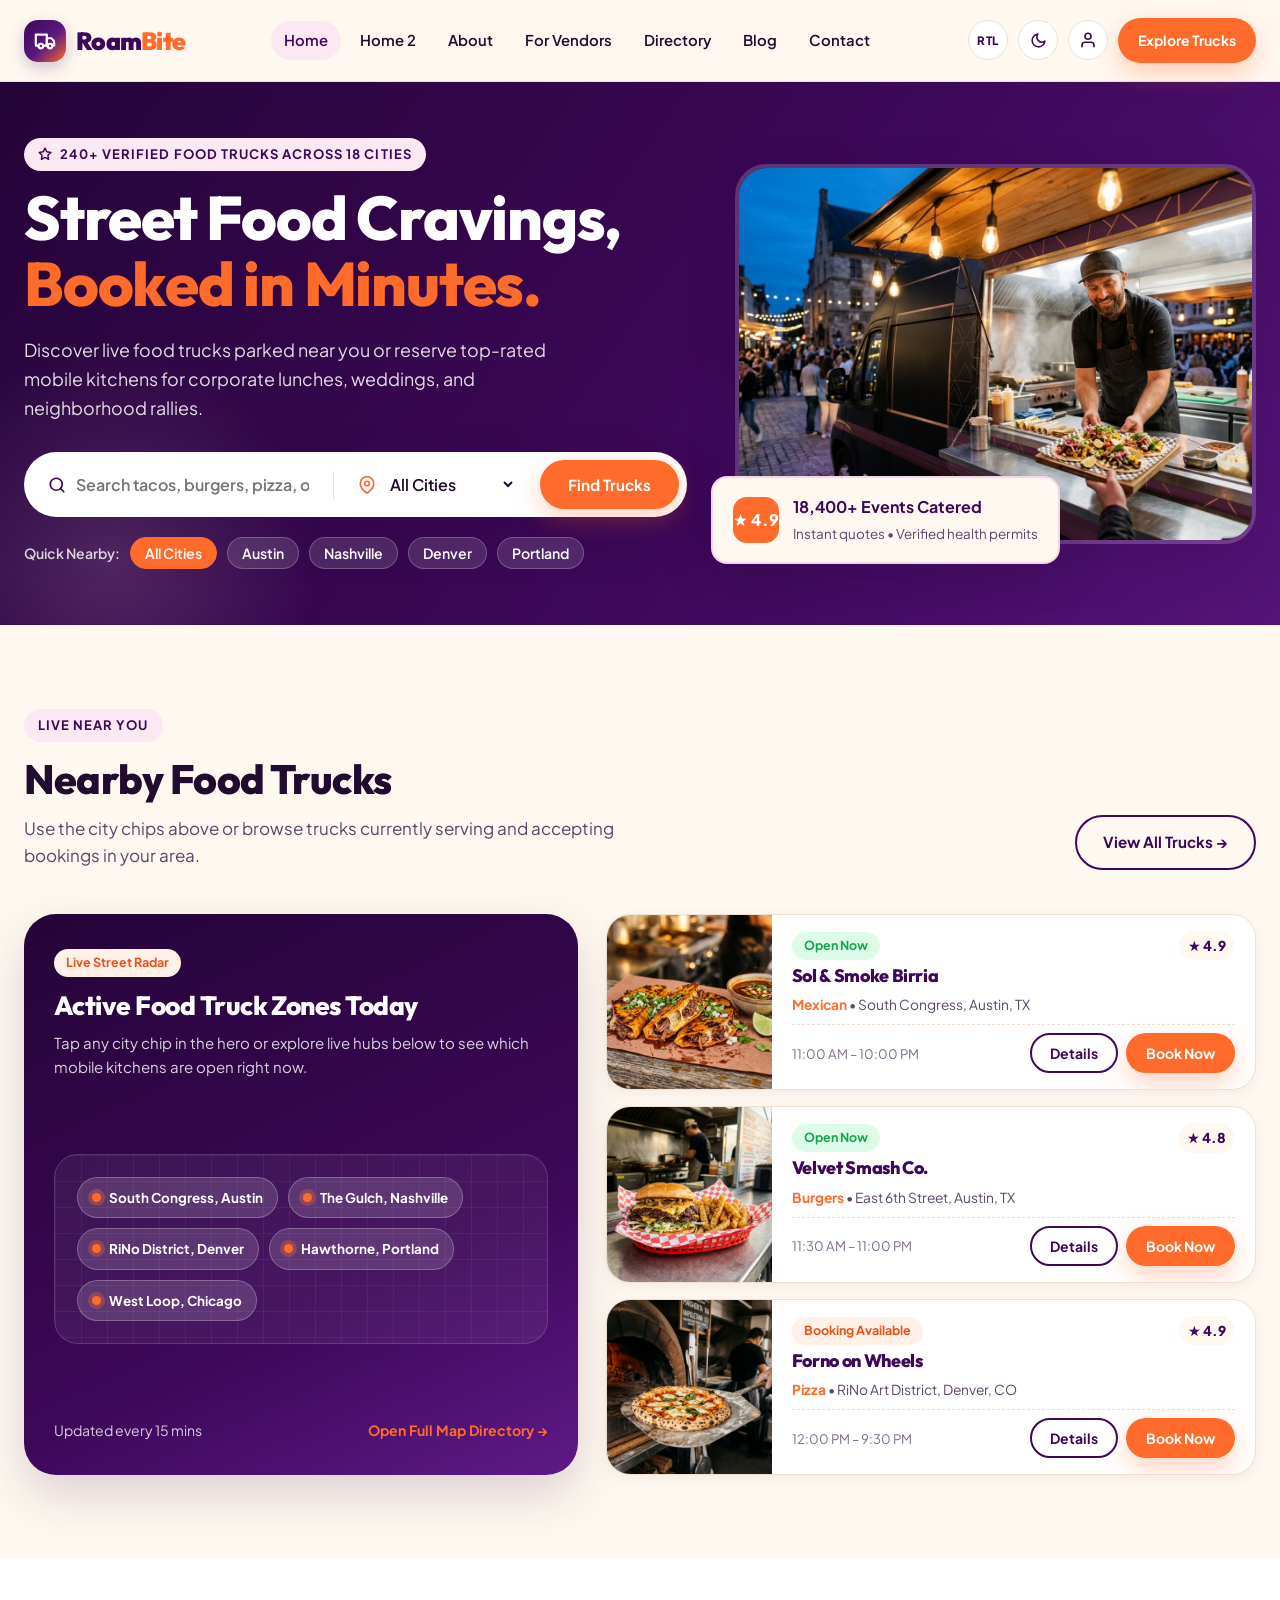
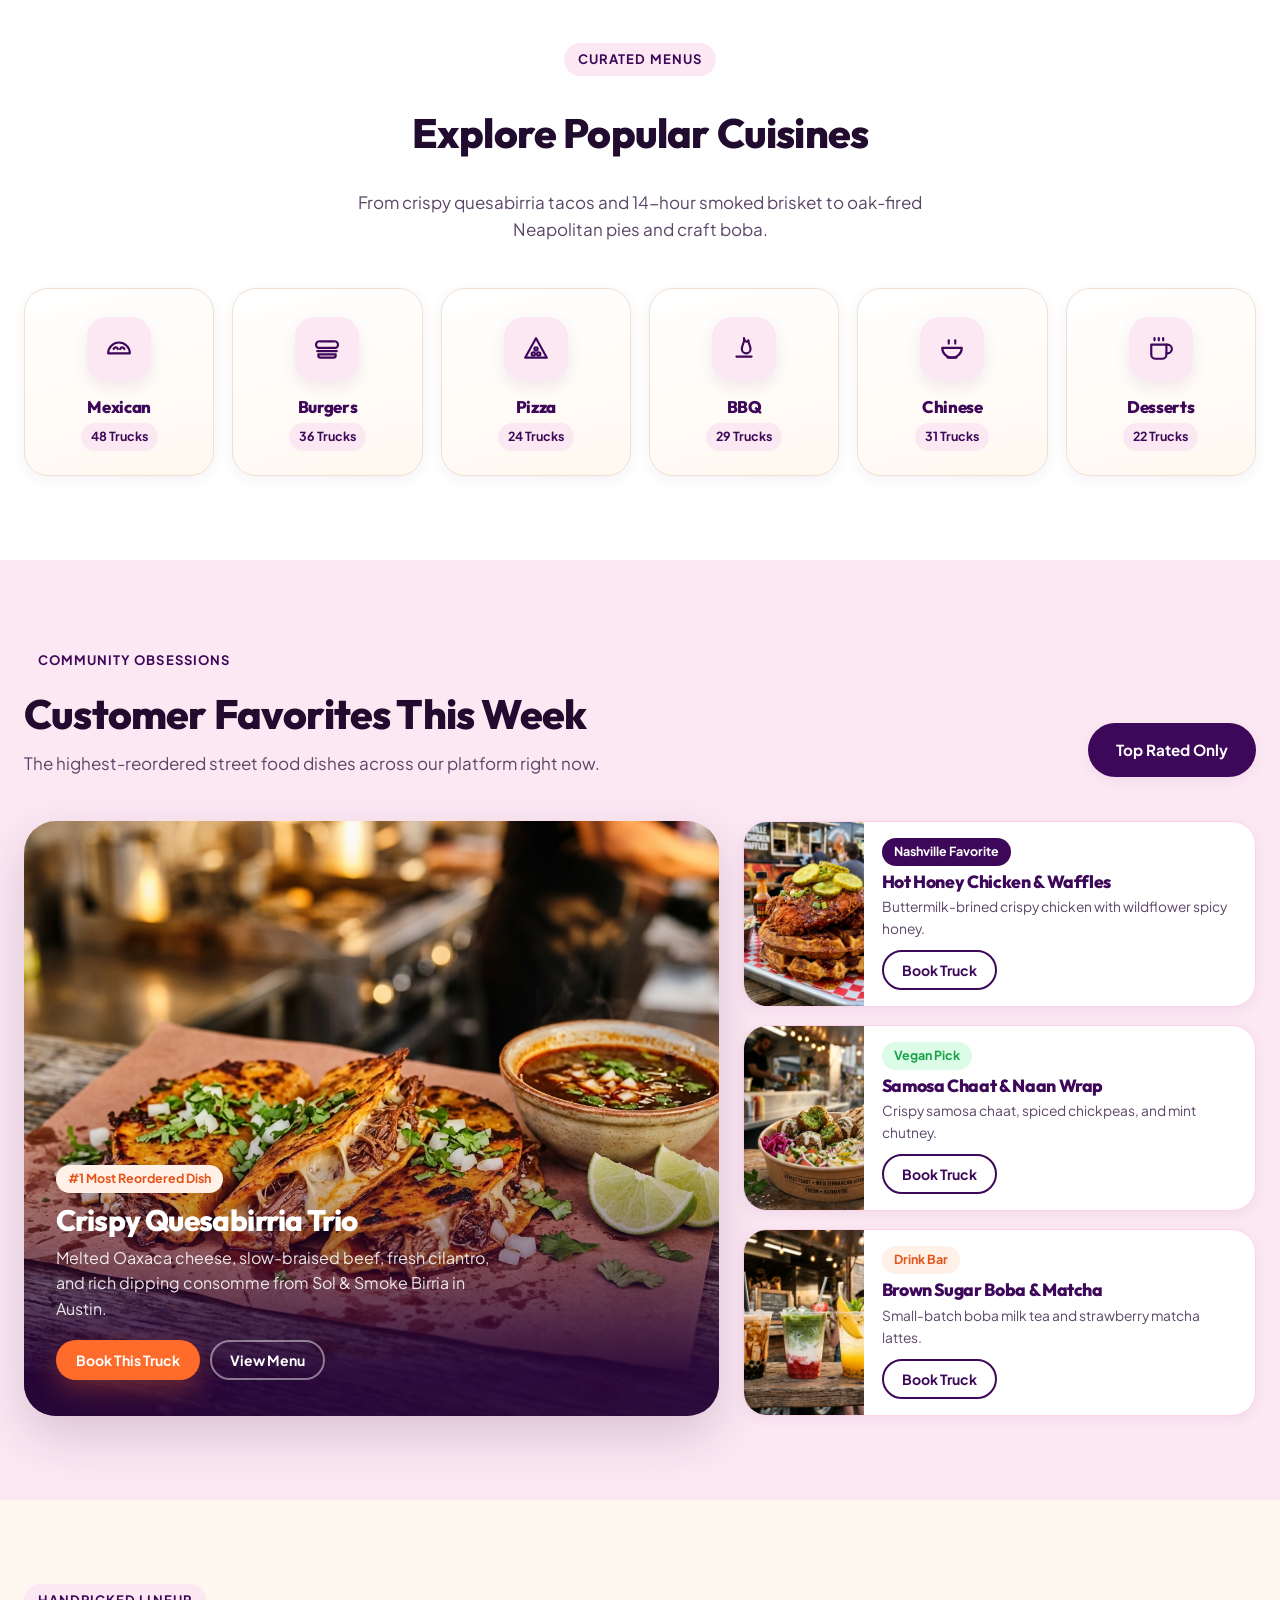
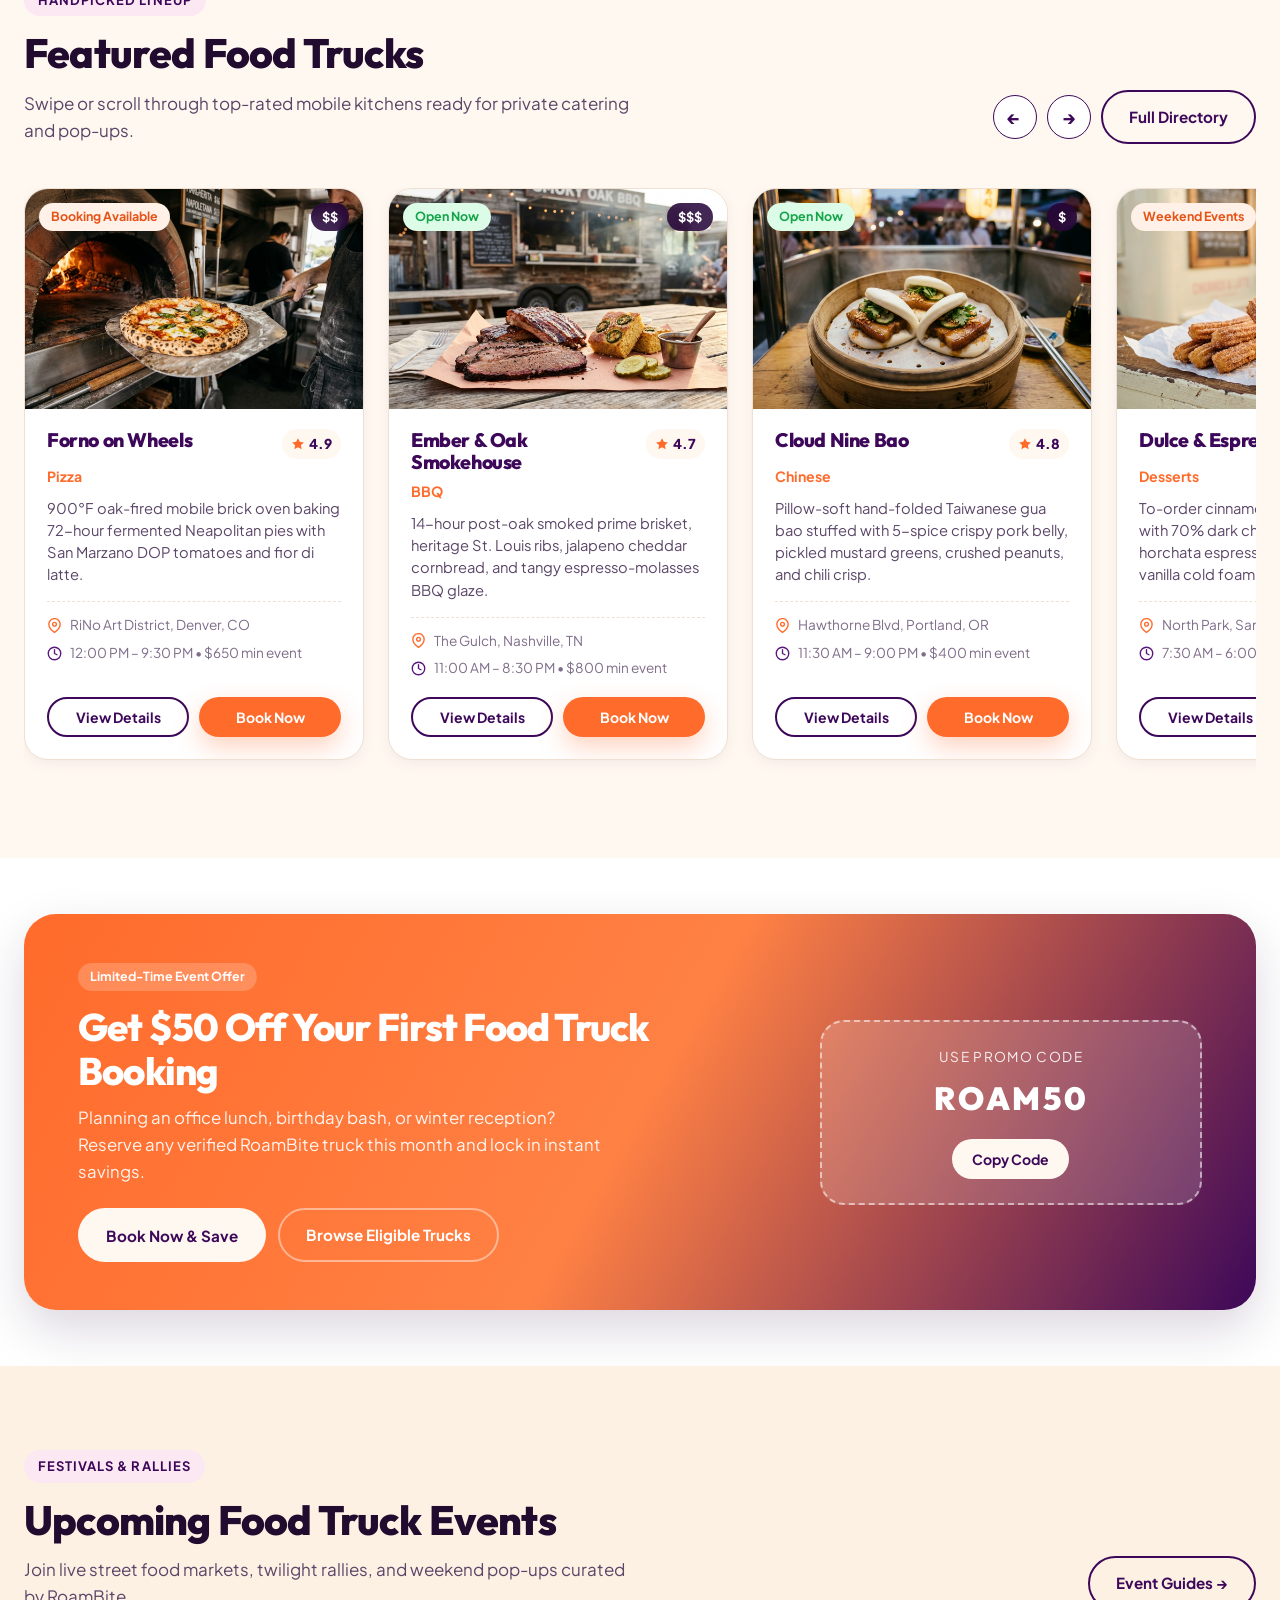
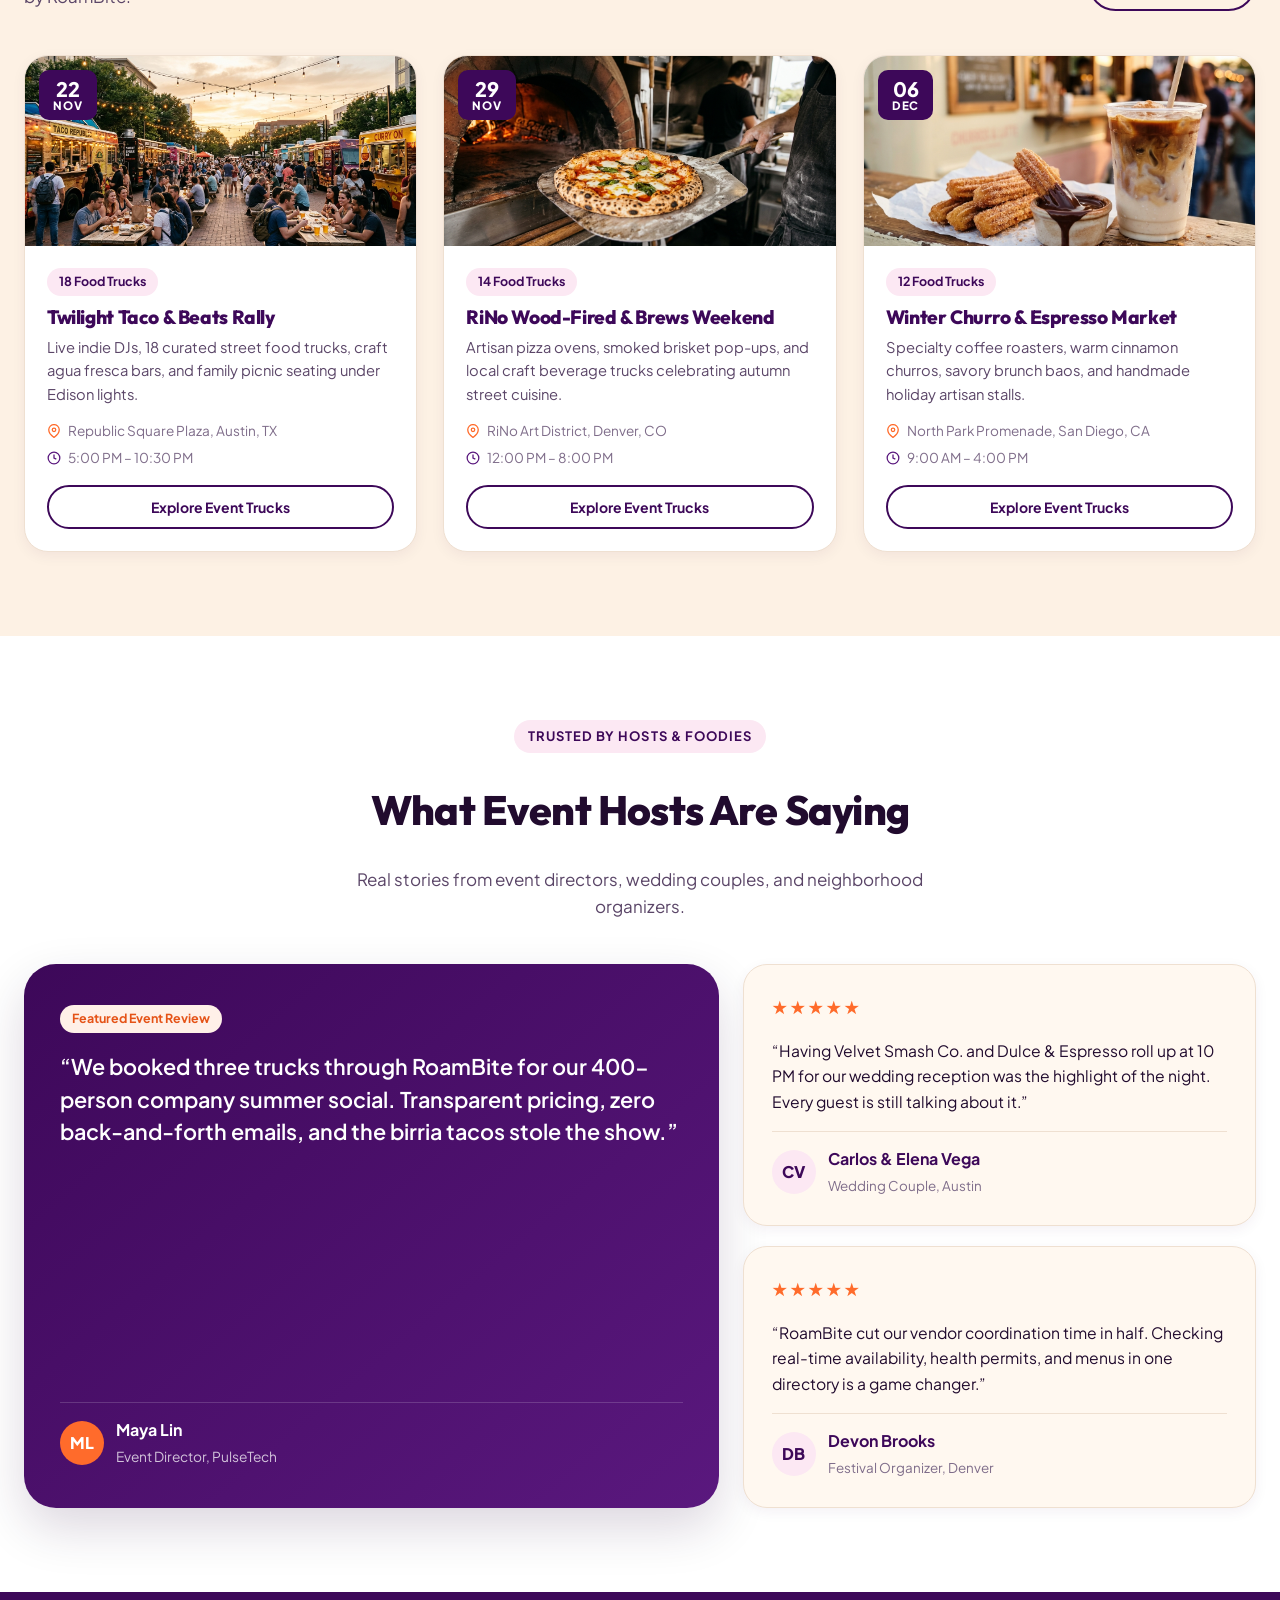
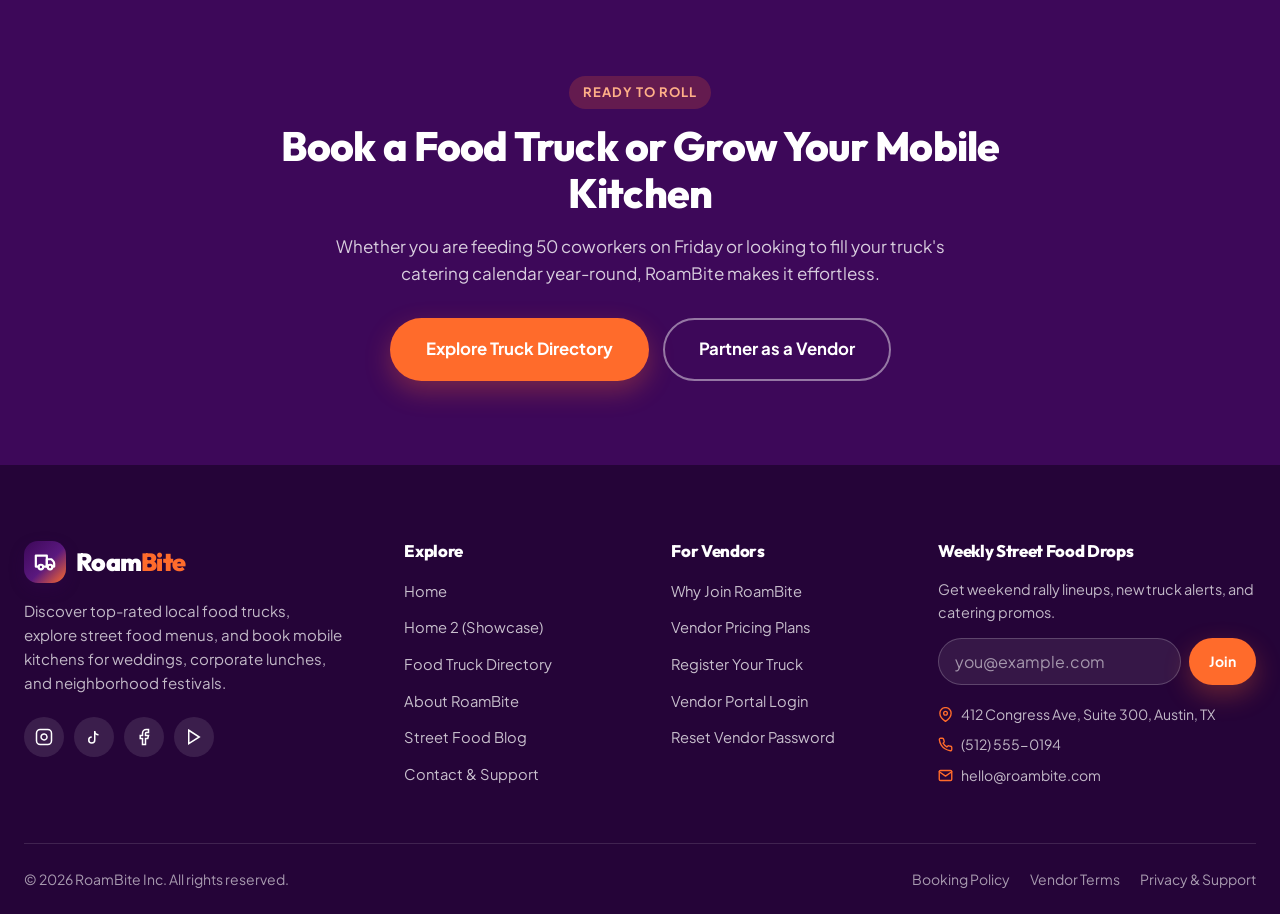
==== commit 3da04e16: "final commit" ====
--- a/index.html
+++ b/index.html
@@ -4,6 +4,7 @@
 <head>
   <meta charset="UTF-8">
   <meta name="viewport" content="width=device-width, initial-scale=1.0">
+  <link rel="icon" type="image/svg+xml" href="assets/favicon.svg">
   <title>RoamBite — Discover & Book Top Local Food Trucks</title>
   <meta name="description"
     content="Find nearby gourmet food trucks, explore street food menus, and book mobile kitchens for weddings, corporate lunches, and festivals.">
--- a/css/styles.css
+++ b/css/styles.css
@@ -66,6 +66,7 @@
 
 /* Dark Theme Tokens & Full High-Contrast Overrides */
 [data-theme="dark"] {
+  color-scheme: dark;
   --off-white: #12051C;
   --cream-soft: #190926;
   --cream-warm: #210D33;
@@ -190,6 +191,7 @@
 [data-theme="dark"] .modal-header h3,
 [data-theme="dark"] .faq-question,
 [data-theme="dark"] .form-label,
+[data-theme="dark"] .price-amount,
 [data-theme="dark"] .nav-link.active,
 [data-theme="dark"] .nav-link:hover,
 [data-theme="dark"] .account-menu a,
@@ -232,12 +234,23 @@
 }
 
 [data-theme="dark"] .form-control,
+[data-theme="dark"] .form-control:focus,
 [data-theme="dark"] .hero-search-field input,
 [data-theme="dark"] .hero-search-field select,
 [data-theme="dark"] .dash-search-wrap input {
-  background: #14061E;
-  color: #F8F3FC;
+  background: #14061E !important;
+  color: #F8F3FC !important;
   border-color: #4D246B;
+}
+
+[data-theme="dark"] .form-control:focus {
+  border-color: var(--orange-warm) !important;
+  box-shadow: 0 0 0 3px rgba(255, 107, 43, 0.22);
+}
+
+[data-theme="dark"] input[type="date"]::-webkit-calendar-picker-indicator {
+  filter: invert(1) brightness(1.2);
+  cursor: pointer;
 }
 
 [data-theme="dark"] .hero-search-field input,
@@ -282,6 +295,7 @@
 html {
   scroll-behavior: smooth;
   font-size: 16px;
+  overflow-x: hidden;
 }
 
 body {
@@ -290,7 +304,12 @@
   color: var(--text-main);
   line-height: 1.6;
   overflow-x: hidden;
+  width: 100%;
   -webkit-font-smoothing: antialiased;
+}
+
+body:not(.dash-body):not([data-page="auth"]) {
+  padding-top: var(--header-height);
 }
 
 img {
@@ -373,6 +392,8 @@
 .eyebrow {
   display: inline-flex;
   align-items: center;
+  justify-content: center;
+  text-align: center;
   gap: 8px;
   font-size: 0.8125rem;
   font-weight: 700;
@@ -383,6 +404,16 @@
   background: var(--pink-light);
   color: var(--purple-deep);
   margin-bottom: 14px;
+  max-width: 100%;
+}
+
+@media (max-width: 480px) {
+  .eyebrow {
+    font-size: 0.68rem;
+    letter-spacing: 0.04em;
+    padding: 6px 12px;
+    gap: 6px;
+  }
 }
 
 .bg-purple .eyebrow,
@@ -523,10 +554,13 @@
    Header & Navigation
    ========================================================================== */
 .site-header {
-  position: sticky;
+  position: fixed;
   top: 0;
+  left: 0;
+  right: 0;
+  width: 100%;
   z-index: 1000;
-  background: rgba(255, 248, 240, 0.94);
+  background: rgba(255, 248, 240, 0.96);
   backdrop-filter: blur(14px);
   border-bottom: 1px solid var(--cream-border);
   height: var(--header-height);
@@ -732,9 +766,14 @@
 .mobile-drawer {
   display: none;
   position: fixed;
-  inset: var(--header-height) 0 0 0;
+  top: var(--header-height);
+  left: 0;
+  right: 0;
+  bottom: 0;
+  height: calc(100vh - var(--header-height));
+  height: calc(100dvh - var(--header-height));
   background: var(--cream-soft);
-  z-index: 999;
+  z-index: 1050;
   padding: 24px;
   overflow-y: auto;
   flex-direction: column;
@@ -771,6 +810,31 @@
 /* ==========================================================================
    Reusable Cards & Grids
    ========================================================================== */
+.grid-2,
+.grid-3,
+.grid-4,
+.form-grid {
+  min-width: 0;
+}
+
+.grid-2 > *,
+.grid-3 > *,
+.grid-4 > *,
+.form-grid > *,
+.form-group {
+  min-width: 0;
+  max-width: 100%;
+}
+
+.form-control,
+input,
+select,
+textarea,
+iframe {
+  max-width: 100%;
+  box-sizing: border-box;
+}
+
 .grid-2 {
   display: grid;
   grid-template-columns: repeat(2, 1fr);
@@ -1196,8 +1260,10 @@
   }
   .mobile-toggle {
     display: inline-flex;
-  }
-  .header-actions .btn-primary {
+    flex-shrink: 0;
+  }
+  .header-actions .btn-primary,
+  .header-actions .account-dropdown {
     display: none;
   }
   .grid-4 {
@@ -1208,9 +1274,55 @@
   }
 }
 
+[data-theme="dark"] .mobile-drawer {
+  background: #14061E;
+}
+
+[data-theme="dark"] .mobile-nav-list a {
+  background: #1E0C2E;
+  color: #F8F3FC;
+  border-color: #3F1F5C;
+}
+
+[data-theme="dark"] .mobile-nav-list a.active {
+  background: var(--orange-warm);
+  color: #FFFFFF;
+  border-color: var(--orange-warm);
+}
+
 @media (max-width: 768px) {
   .section {
-    padding: 60px 0;
+    padding: 56px 0;
+  }
+  .section-header {
+    flex-direction: column;
+    align-items: center;
+    text-align: center;
+  }
+  .page-hero-content,
+  .hero-home,
+  .hero-home2,
+  .promo-banner,
+  .concierge-showcase-card,
+  .spotlight-content {
+    text-align: center;
+  }
+  .page-hero-actions,
+  .location-chips,
+  .discovery-tabs,
+  .results-toolbar,
+  .hscroll-header-controls {
+    justify-content: center;
+  }
+  .page-hero-actions .btn,
+  .hero-home2 .btn {
+    width: 100%;
+    max-width: 300px;
+  }
+  .hero-floating-card,
+  .page-hero-badge {
+    justify-content: center;
+    text-align: left;
   }
   .grid-2,
   .grid-3,
@@ -1221,15 +1333,67 @@
   .footer-grid {
     grid-template-columns: 1fr;
     gap: 32px;
-  }
-  .header-actions .account-trigger span.label-text {
-    display: none;
+    text-align: center;
+  }
+  .footer-brand p {
+    margin-left: auto;
+    margin-right: auto;
+  }
+  .social-links,
+  .footer-contact-list span {
+    justify-content: center;
   }
 }
 
 @media (max-width: 480px) {
   .container {
-    padding: 0 16px;
+    padding: 0 14px;
+  }
+  .header-inner {
+    gap: 10px;
+  }
+  .brand-logo {
+    font-size: 1.28rem;
+    gap: 8px;
+  }
+  .brand-icon {
+    width: 36px;
+    height: 36px;
+    border-radius: 11px;
+  }
+  .header-actions {
+    gap: 7px;
+  }
+  .header-icon-btn,
+  .mobile-toggle {
+    width: 36px;
+    height: 36px;
+  }
+  .contact-form-card,
+  .step-card,
+  .promo-banner,
+  .concierge-showcase-card,
+  .mission-hero-card,
+  .vision-card,
+  .chef-voice-card,
+  .rally-alert-card,
+  .guarantee-panel,
+  .support-sla-card,
+  .map-radar-panel,
+  .testimonial-feature-block,
+  .vendor-bento-lead,
+  .vendor-bento-card {
+    padding: 22px 18px !important;
+  }
+  .overlap-photo-stack {
+    padding-right: 0;
+    padding-bottom: 0;
+  }
+  .overlap-photo-accent {
+    position: static;
+    width: 100%;
+    margin-top: 12px;
+    border: none;
   }
   .truck-card-actions {
     grid-template-columns: 1fr;
--- a/css/pages.css
+++ b/css/pages.css
@@ -1516,7 +1516,7 @@
 
 .filter-controls-grid {
   display: grid;
-  grid-template-columns: 1.6fr 1fr 1fr 1fr 1fr;
+  grid-template-columns: 1.4fr 1fr 1fr 1fr 1fr 1fr;
   gap: 14px;
   margin-bottom: 18px;
 }
@@ -1767,9 +1767,9 @@
 
 /* Vendor Auth Portal */
 .auth-section {
-  min-height: calc(100vh - var(--header-height));
+  min-height: 100vh;
   background: linear-gradient(135deg, var(--cream-soft) 0%, var(--pink-light) 100%);
-  padding: 56px 0;
+  padding: 40px 0;
   display: flex;
   align-items: center;
 }
@@ -1782,6 +1782,49 @@
   overflow: hidden;
   box-shadow: var(--shadow-lg);
   border: 1px solid var(--cream-border);
+}
+
+.auth-shell.auth-shell-single {
+  grid-template-columns: 1fr;
+  max-width: 580px;
+  width: 100%;
+}
+
+.auth-tab {
+  white-space: nowrap;
+  font-size: 0.88rem;
+}
+
+@media (max-width: 480px) {
+  .auth-main {
+    padding: 24px 16px !important;
+  }
+  .auth-tabs {
+    padding: 4px;
+    gap: 4px;
+  }
+  .auth-tab {
+    padding: 9px 10px;
+    font-size: 0.82rem;
+  }
+}
+
+[data-theme="dark"] .auth-section {
+  background: linear-gradient(135deg, #12051C 0%, #1E0B2E 100%);
+}
+
+[data-theme="dark"] .auth-tabs {
+  background: #12051C;
+  border: 1px solid #3F1F5C;
+}
+
+[data-theme="dark"] .auth-tab {
+  color: #D7C7E8;
+}
+
+[data-theme="dark"] .auth-tab.active {
+  background: var(--orange-warm);
+  color: #FFFFFF;
 }
 
 .auth-aside {
@@ -1895,6 +1938,10 @@
     border-radius: var(--radius-lg);
     padding: 12px;
   }
+  .hero-search-box .hero-search-field {
+    width: 100%;
+    max-width: 100% !important;
+  }
   .hero-search-divider {
     width: 100%;
     height: 1px;
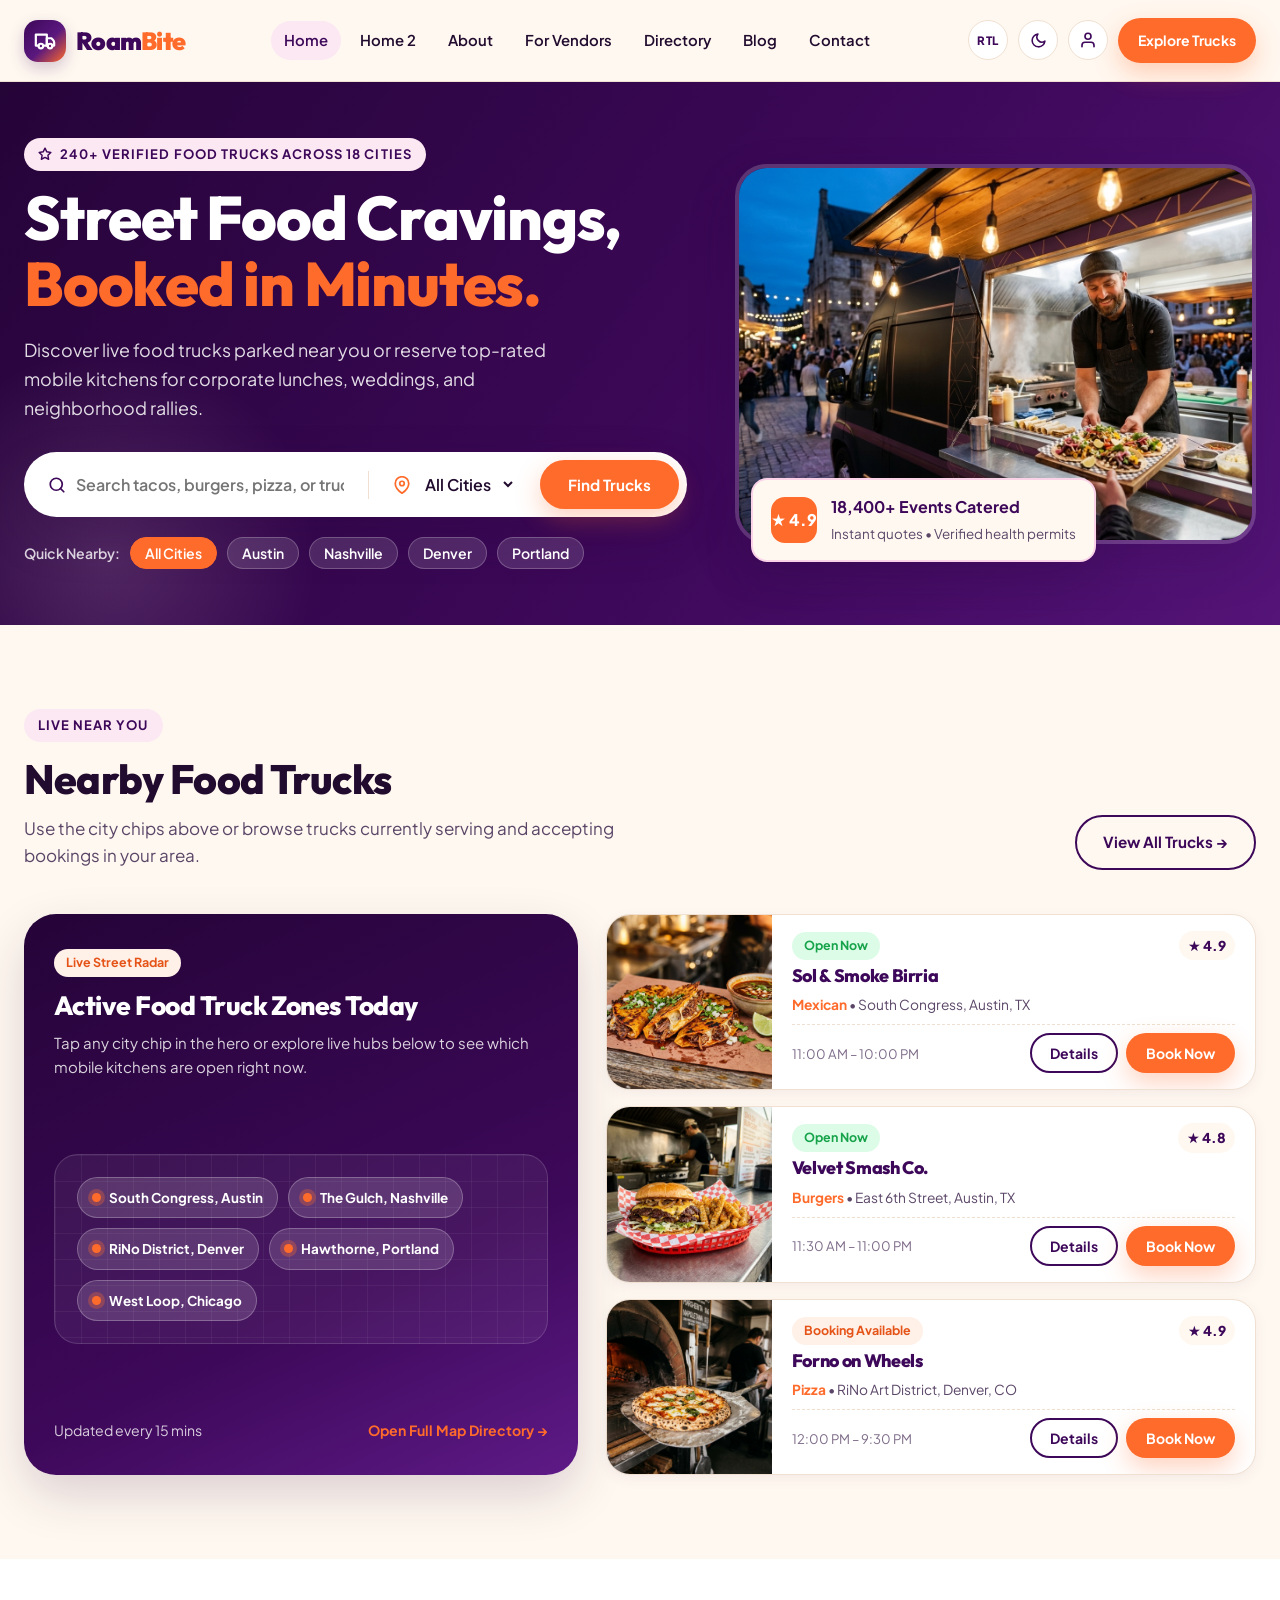
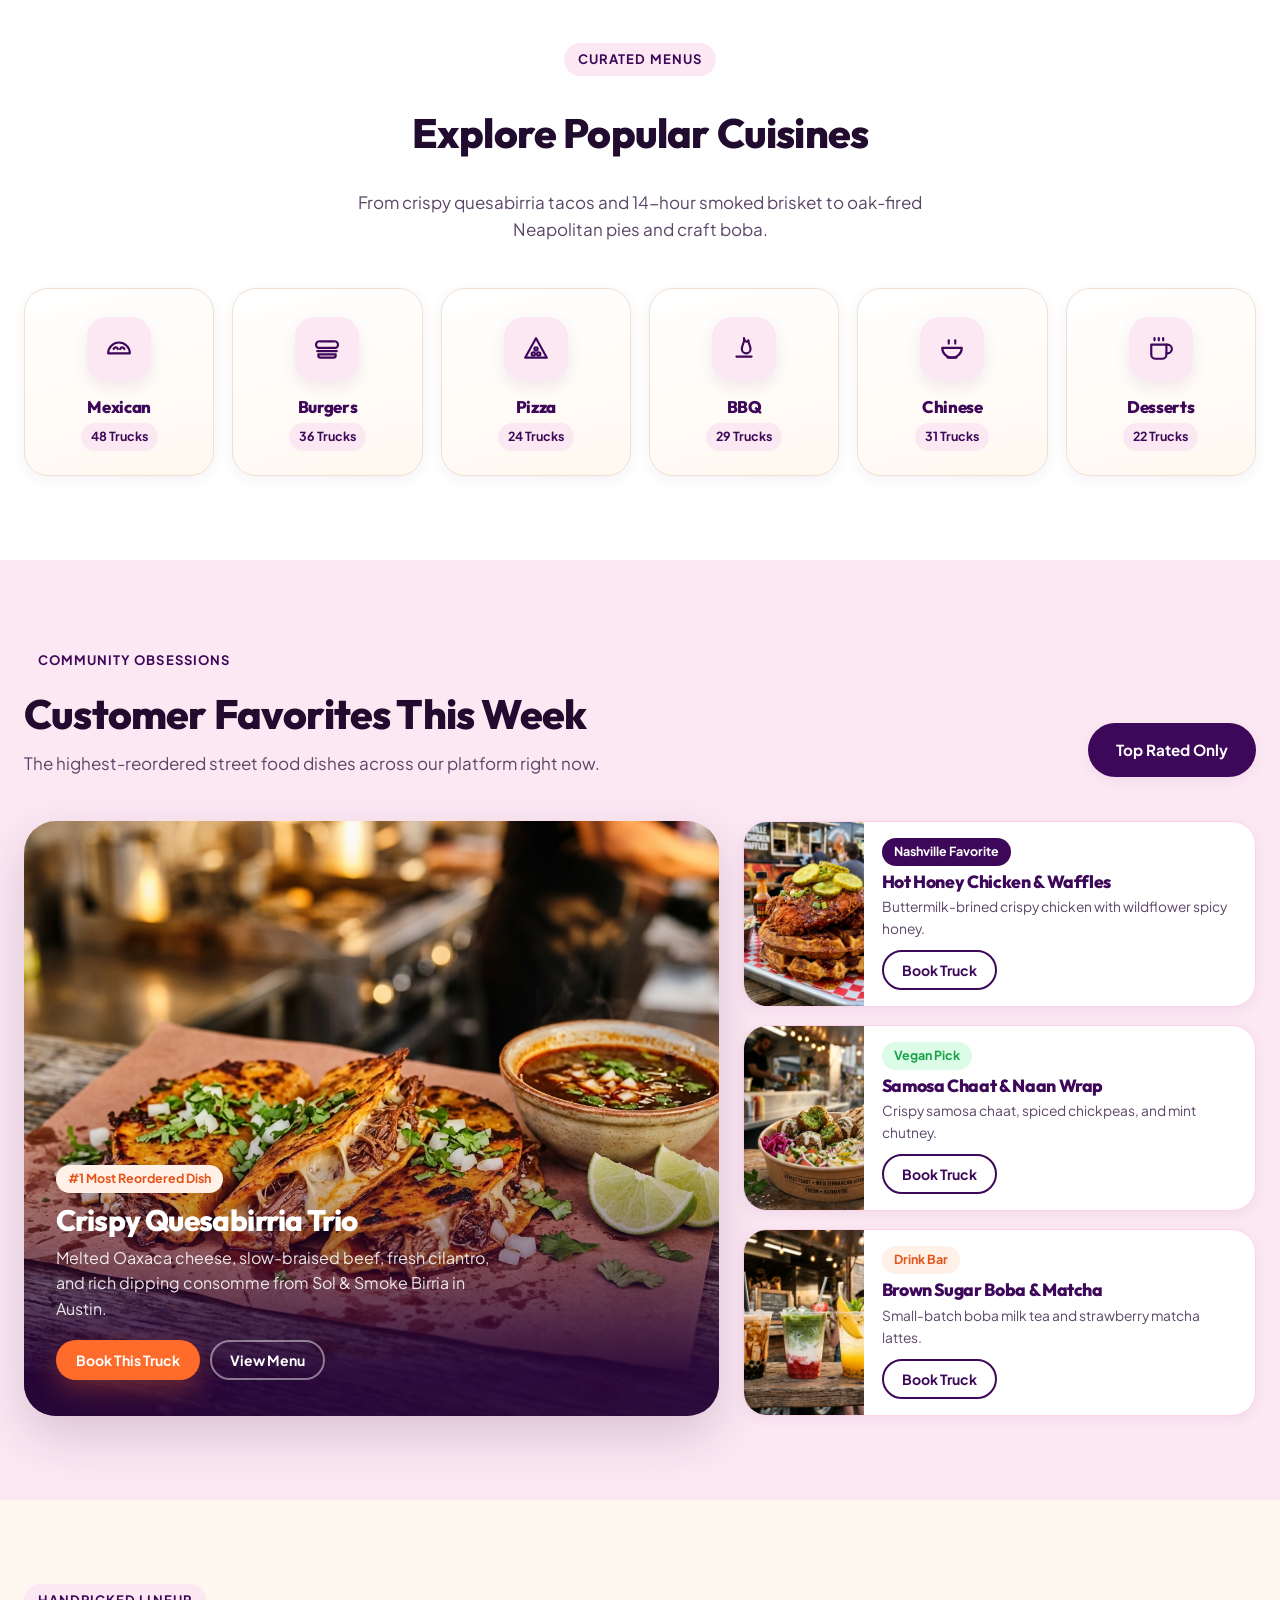
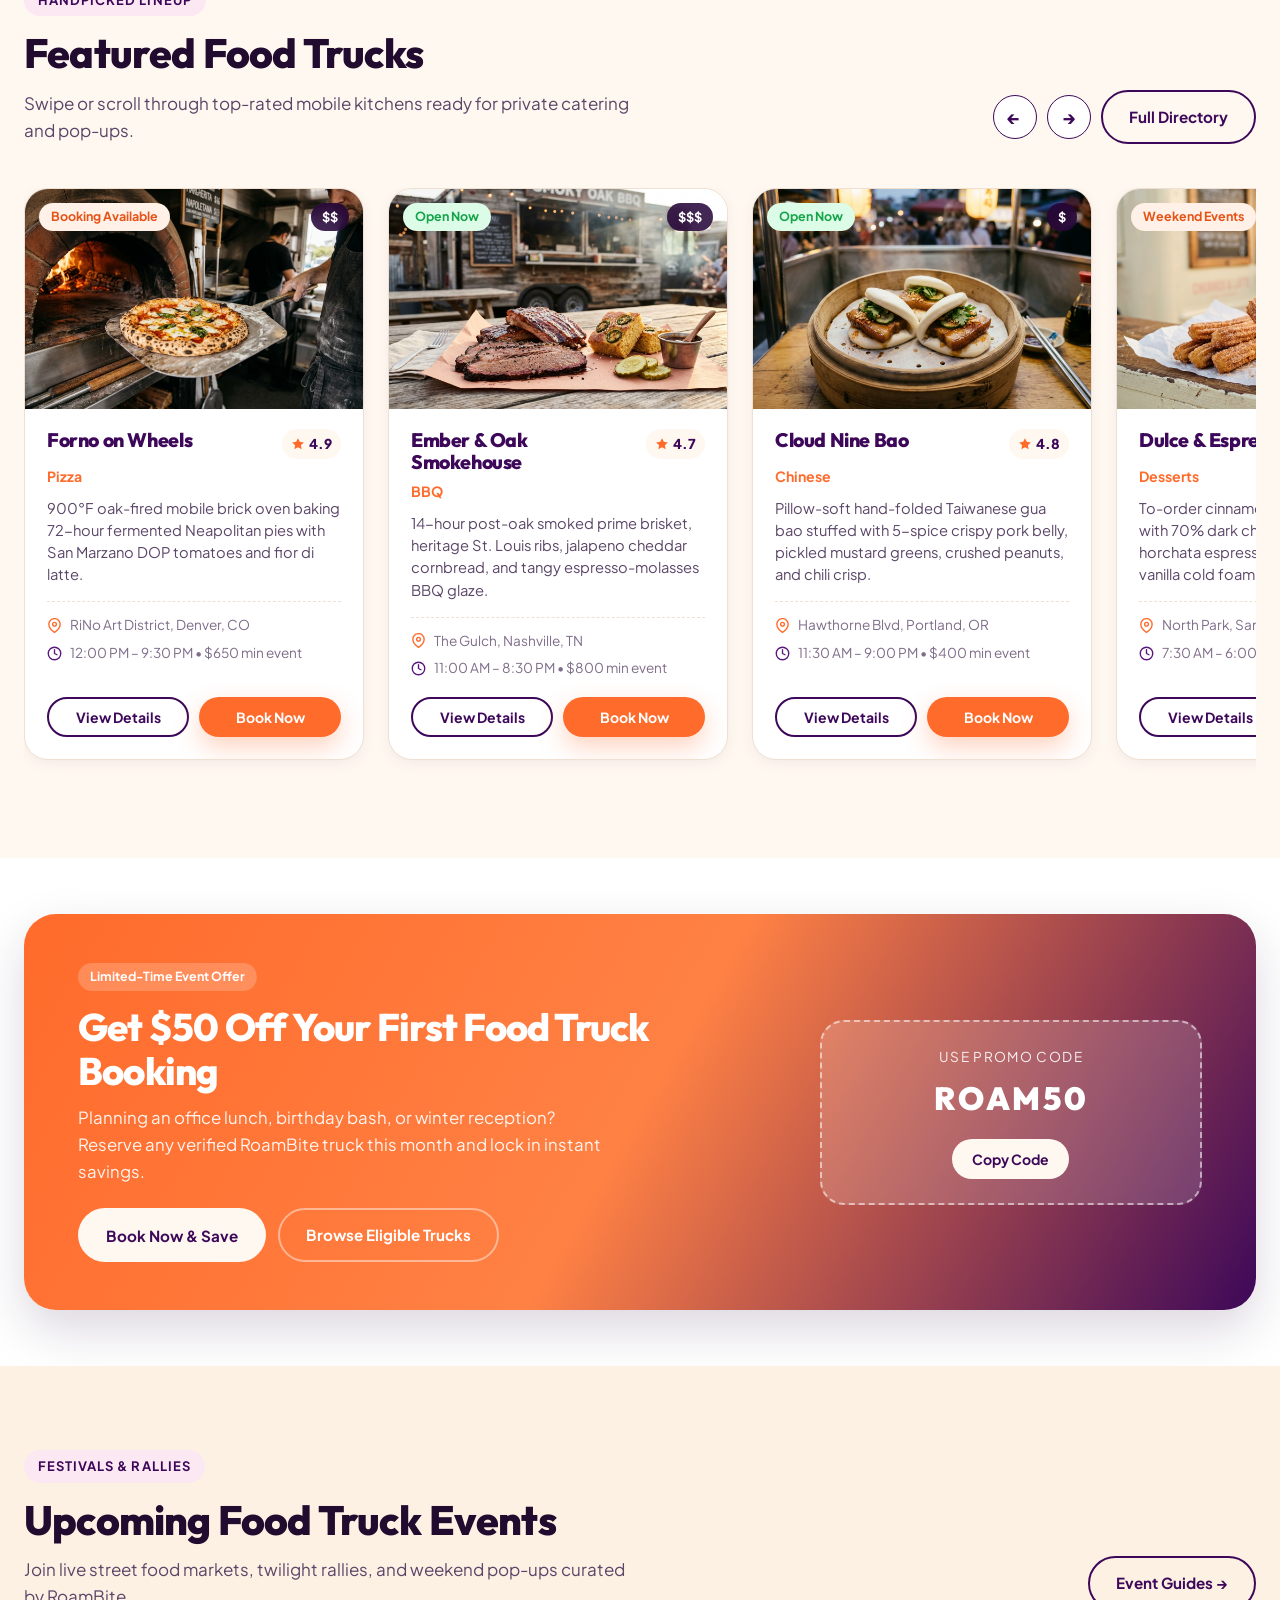
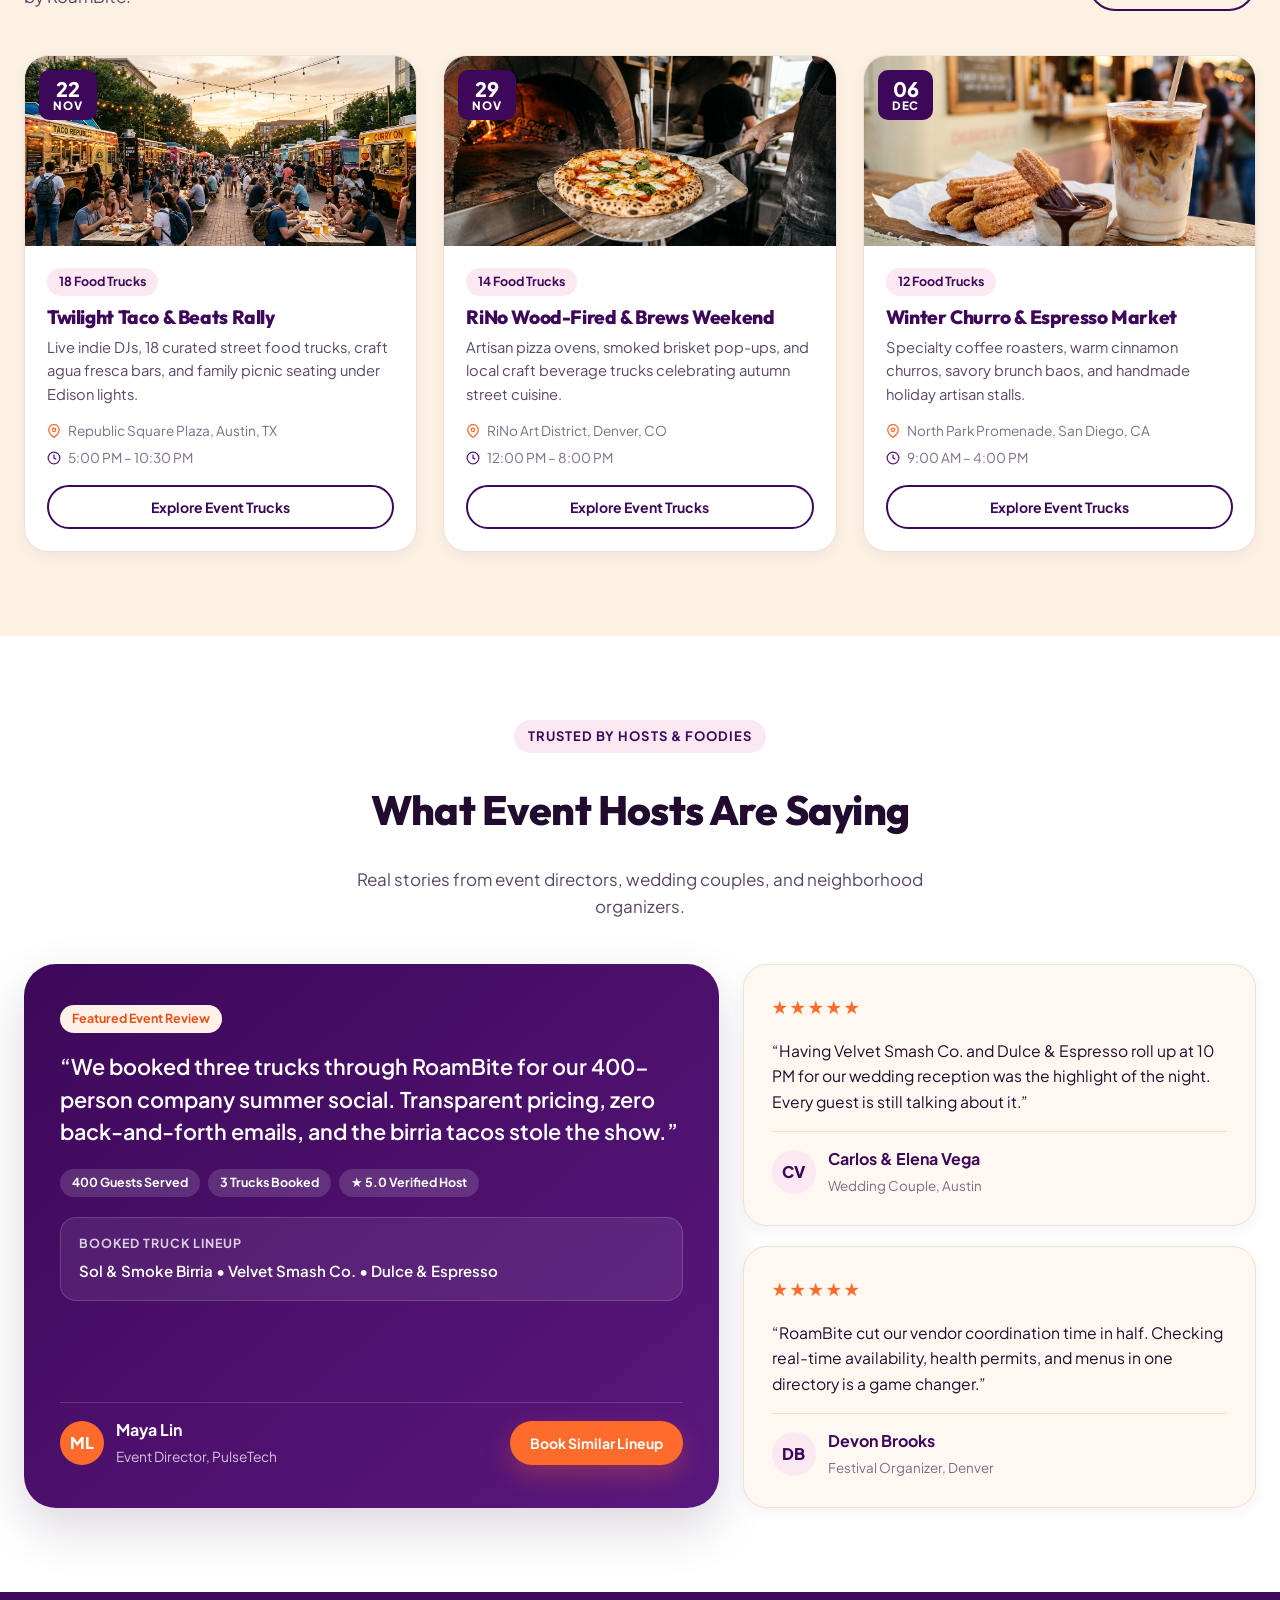
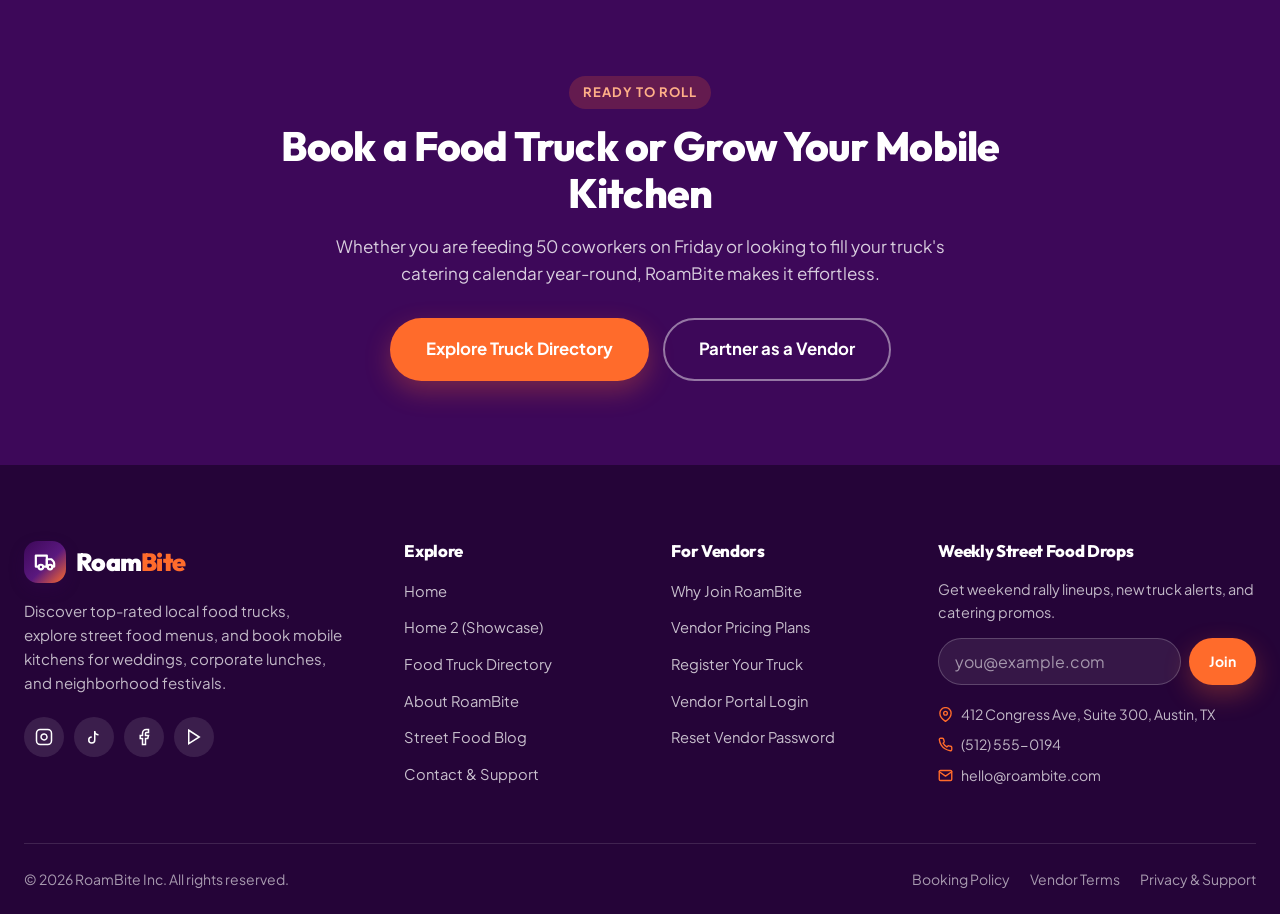
==== commit 015fbc98: "final commit" ====
--- a/index.html
+++ b/index.html
@@ -44,10 +44,10 @@
                 <circle cx="11" cy="11" r="8" />
                 <line x1="21" y1="21" x2="16.65" y2="16.65" />
               </svg>
-              <input type="text" id="heroQueryInput" placeholder="Search tacos, burgers, pizza, or truck name...">
+              <input type="text" id="heroQueryInput" placeholder="Search tacos, burgers, pizza, or truck...">
             </div>
             <div class="hero-search-divider"></div>
-            <div class="hero-search-field" style="max-width:190px;">
+            <div class="hero-search-field" style="max-width:155px;">
               <svg width="18" height="18" viewBox="0 0 24 24" fill="none" stroke="var(--orange-warm)" stroke-width="2.3"
                 stroke-linecap="round" stroke-linejoin="round" style="flex-shrink:0;">
                 <path d="M21 10c0 7-9 13-9 13s-9-6-9-13a9 9 0 0 1 18 0z" />
--- a/css/styles.css
+++ b/css/styles.css
@@ -235,12 +235,18 @@
 
 [data-theme="dark"] .form-control,
 [data-theme="dark"] .form-control:focus,
-[data-theme="dark"] .hero-search-field input,
-[data-theme="dark"] .hero-search-field select,
 [data-theme="dark"] .dash-search-wrap input {
   background: #14061E !important;
   color: #F8F3FC !important;
   border-color: #4D246B;
+}
+
+[data-theme="dark"] .hero-search-field input,
+[data-theme="dark"] .hero-search-field select {
+  background: transparent !important;
+  color: #F8F3FC !important;
+  border: none !important;
+  box-shadow: none !important;
 }
 
 [data-theme="dark"] .form-control:focus {
--- a/css/pages.css
+++ b/css/pages.css
@@ -79,8 +79,8 @@
 
 .page-hero-badge {
   position: absolute;
-  bottom: -18px;
-  left: -18px;
+  bottom: -16px;
+  left: 16px;
   background: var(--cream-soft);
   color: var(--purple-deep);
   padding: 14px 18px;
@@ -224,11 +224,11 @@
 
 .hero-floating-card {
   position: absolute;
-  bottom: -20px;
-  left: -24px;
+  bottom: -18px;
+  left: 16px;
   background: var(--cream-soft);
   color: var(--purple-deep);
-  padding: 16px 20px;
+  padding: 14px 18px;
   border-radius: var(--radius-md);
   box-shadow: var(--shadow-lg);
   display: flex;
@@ -980,14 +980,24 @@
   background: var(--cream-soft);
   display: flex;
   flex-direction: column;
-  justify-content: space-between;
+  justify-content: flex-start;
   transition: transform 0.3s ease, box-shadow 0.3s ease;
+}
+
+.team-photo {
+  width: 88px;
+  height: 88px;
+  border-radius: 50%;
+  object-fit: cover;
+  object-position: center top;
+  margin-bottom: 16px;
+  border: 3px solid var(--orange-warm);
+  box-shadow: var(--shadow-sm);
 }
 
 .team-profile-card:nth-child(even) {
   background: var(--pink-light);
   border-color: var(--pink-soft);
-  transform: translateY(14px);
 }
 
 .team-profile-card:hover {
